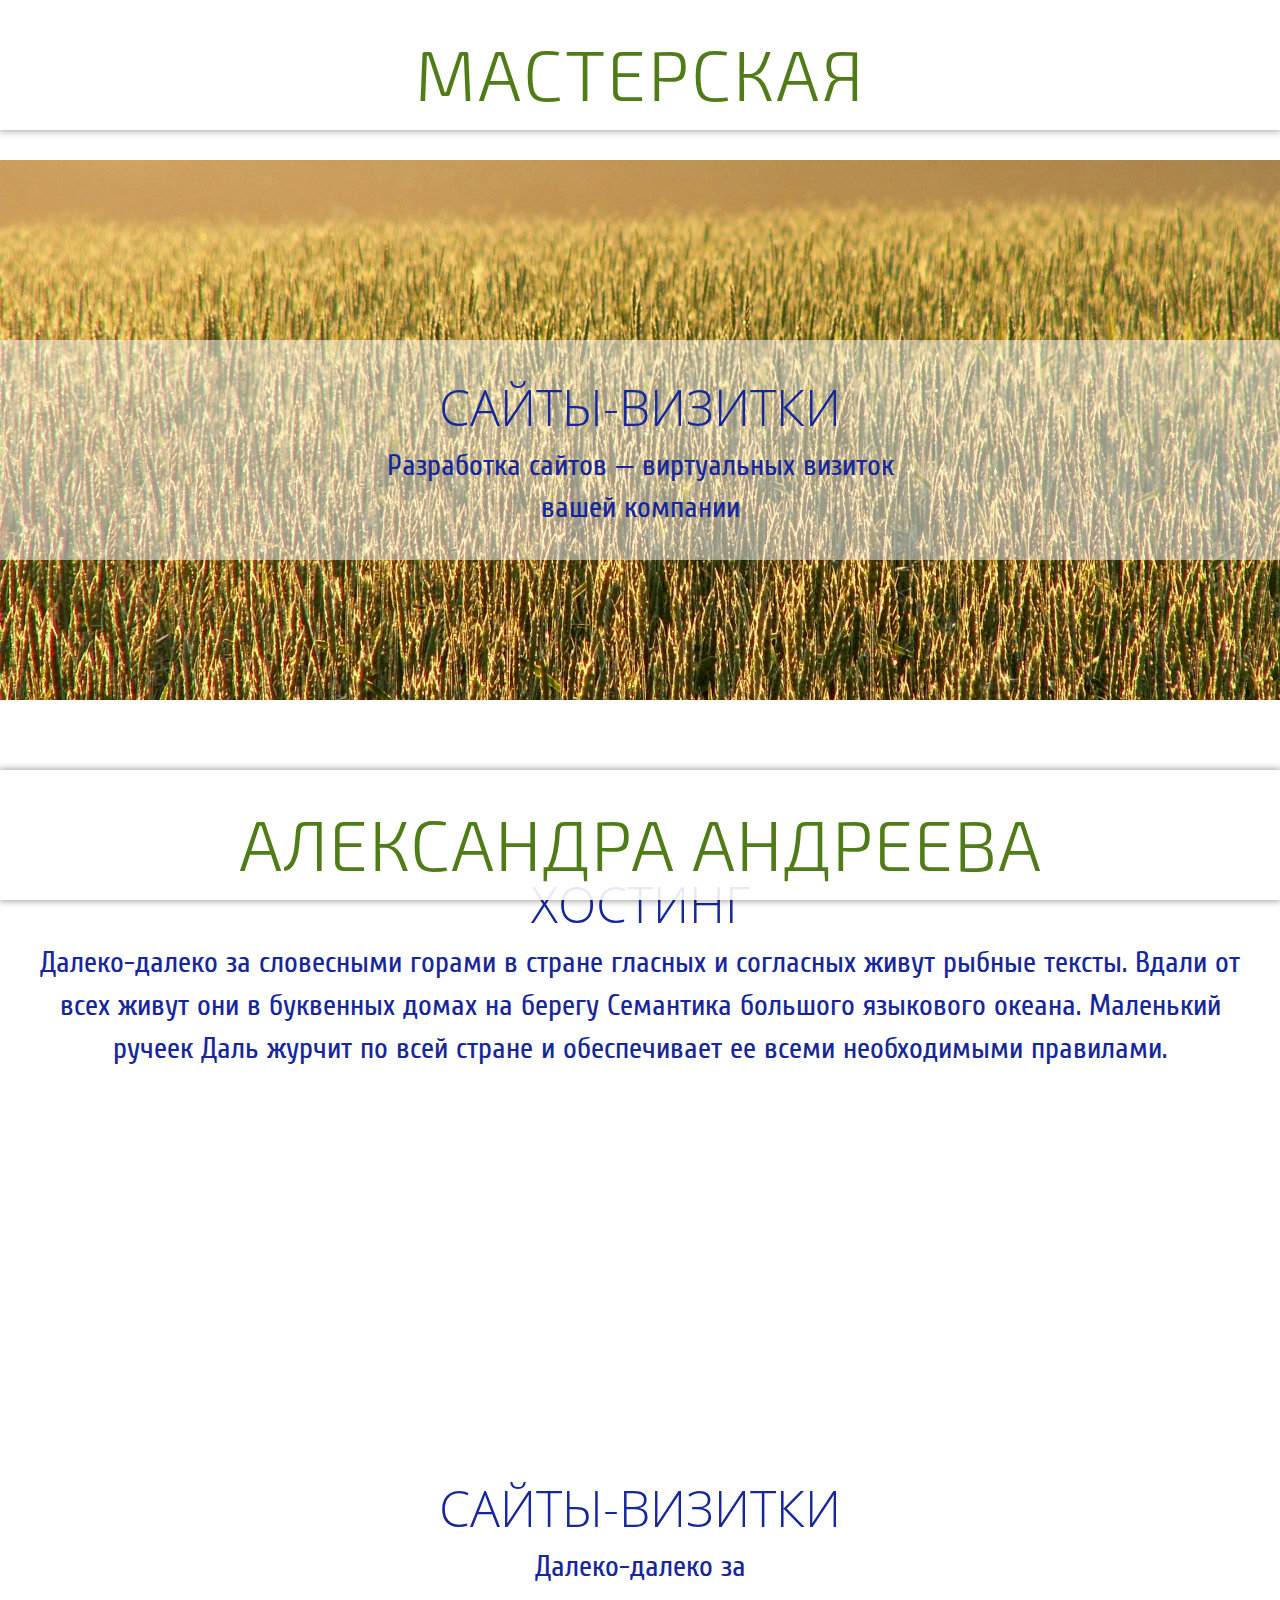
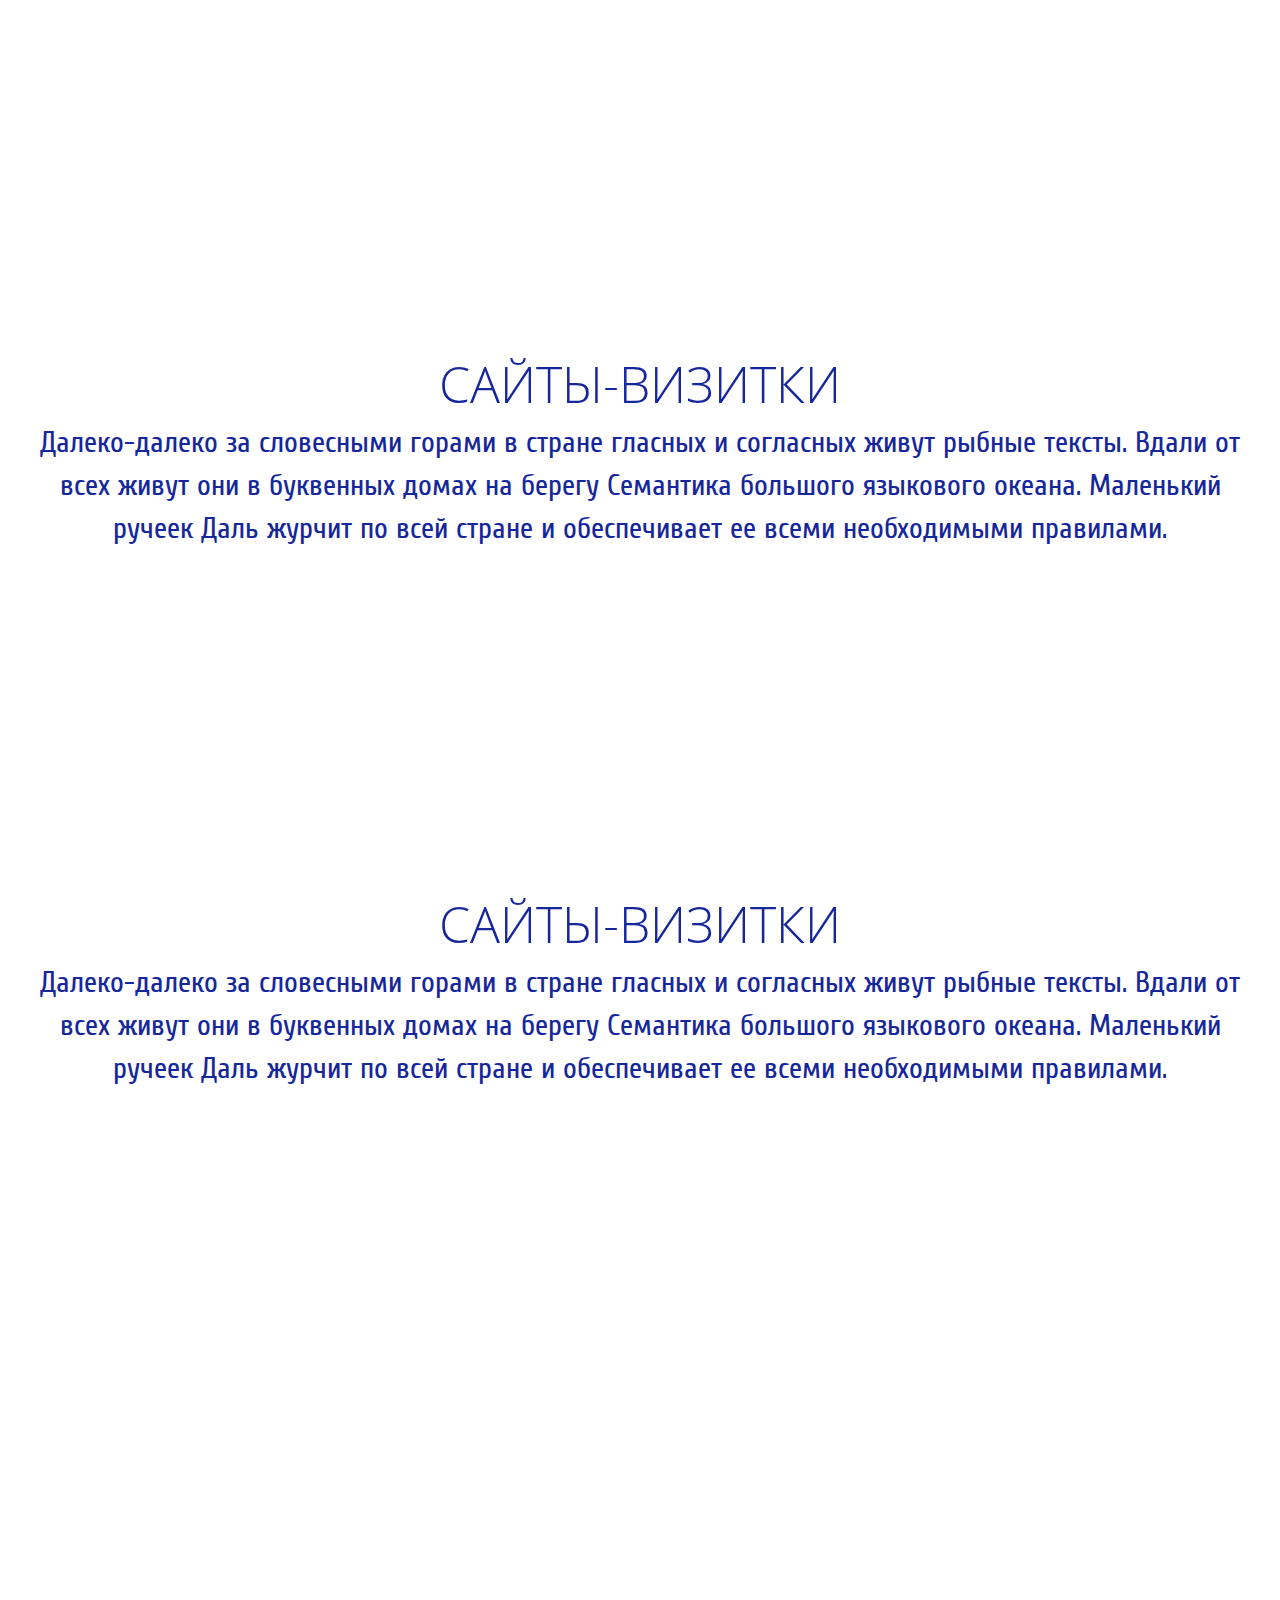
==== public_html/index.html @ df7a1a43 "06072015" ====
<!DOCTYPE html>
<html>
    <head>
        <title>&alpha;&lambda;&epsilon;&phi;</title>
        <meta charset="UTF-8">
        <meta name="viewport" content="width=device-width, initial-scale=1.0">
        <link href="./css/main.css" rel="stylesheet" />
        <script src="./lib/jquery-2.1.1.min.js"></script>
        <script src="./js/index.js"></script>
    </head>
    <body>
        <div class="root">
            <h1 class="header title">
                мастерская
            </h1>
            <h2 class="header name">
                Александра&nbsp;Андреева
            </h2>

            <div class="wrapper-content">
                <div class="content">
                    <div class="content-bg"></div>
                    <div class="content-item">
                        <h1 class="item-title">
                            сайты-визитки
                        </h1>
                        <p class="item-description">
                            Разработка сайтов &mdash; виртуальных визиток<br />вашей компании
                        </p>
                    </div>
                </div>
                <div class="content">
                    <div class="content-item">
                        <h1 class="item-title">
                            хостинг
                        </h1>
                        <p class="item-description">
                            Далеко-далеко за словесными горами в стране гласных и согласных живут рыбные тексты. Вдали от всех живут они в буквенных домах на берегу Семантика большого языкового океана. Маленький ручеек Даль журчит по всей стране и обеспечивает ее всеми необходимыми правилами.
                        </p>
                    </div>
                </div>
                <div class="content">
                    <div class="content-item">
                        <h1 class="item-title">
                            сайты-визитки
                        </h1>
                        <p class="item-description">
                            Далеко-далеко за
                        </p>
                    </div>
                </div>
                <div class="content">
                    <div class="content-item">
                        <h1 class="item-title">
                            сайты-визитки
                        </h1>
                        <p class="item-description">
                            Далеко-далеко за словесными горами в стране гласных и согласных живут рыбные тексты. Вдали от всех живут они в буквенных домах на берегу Семантика большого языкового океана. Маленький ручеек Даль журчит по всей стране и обеспечивает ее всеми необходимыми правилами.
                        </p>
                    </div>
                </div>
                <div class="content">
                    <div class="content-item">
                        <h1 class="item-title">
                            сайты-визитки
                        </h1>
                        <p class="item-description">
                            Далеко-далеко за словесными горами в стране гласных и согласных живут рыбные тексты. Вдали от всех живут они в буквенных домах на берегу Семантика большого языкового океана. Маленький ручеек Даль журчит по всей стране и обеспечивает ее всеми необходимыми правилами.
                        </p>
                    </div>
                </div>
            </div>
        </div>
    </body>
</html>
---- public_html/css/main.css ----
/*
To change this license header, choose License Headers in Project Properties.
To change this template file, choose Tools | Templates
and open the template in the editor.
*/
/*
    Created on : 07.11.2014, 16:23:27
    Author     : alef
*/

/*@import "bootstrap-themes.css";*/

@import "../lib/bs/css/bootstrap.min.css";
@import "../lib/bs/css/bootstrap-theme.min.css";
@import "fonts.css";
@import "gi.css";


@media screen {
    body{
        margin: 0px;
    }
    /*------------------------------------------------------------------------*/
    .wrapper,
    .page-header,
    .alef,
    .content
    {
        position: absolute;
    }
    /*------------------------------------------------------------------------*/
    .root{
        background-color: #FFF;
        height: 3840px;
        width: 100%;
    }


    /*------------------------------------------------------------------------*/
    .header{
        position: fixed;
        width: 100%;
        height: 130px;
        background-color: rgba(100%,100%,100%,0.9);
        margin: 0px;
        padding-top: 2.7%;
        text-align: center;
        text-transform: uppercase;
        font-family: 'Exo2 light','Open Sans';
        font-weight: lighter;
        color: #507C18;
        transform: rotate(0deg);
        z-index: 1000;
        box-shadow: 0px 0px 7px 1px rgba(0,0,0,0.38);
    }
    .title{
        /*border-bottom: solid #555 1px;*/
        font-size: 70px;
        letter-spacing: 2px;
        top: 0px;
    }
    .name{
        /*border-top: solid #555 1px;*/
        font-size: 70px;
        letter-spacing: 1px;
        bottom: 0px;
    }
    /*------------------------------------------------------------------------*/
    .alef{
        right: 62%;
        top: 10px;
        width: 320px;
        height: 320px;
        margin: 0px;
        padding-top: 120px;
        letter-spacing: 3px;
        font-size: 30px;
        text-align: center;
        background-color: rgba(23, 2, 67, 1);
        color: #FEEB46;
        font-family: 'open sans';
    }

    /*------------------------------------------------------------------------*/
    .wrapper-content{
        position: absolute;
        height: 200px;
        top: 160px;
        left: 0px;
        right: 0px;
    }
    .content{
        position: relative;
        width: 100%;
        height: 540px;
        cursor: default;
        border: none;
        text-align: center;
        background-repeat: no-repeat;
        background-attachment: fixed;
        background-size: cover;
    }
    .content{
        position: relative;
        width: 100%;
        height: 540px;
        cursor: default;
        border: none;
        text-align: center;
        background-repeat: no-repeat;
        background-attachment: fixed;
        background-size: cover;
    }
    .content-item{
        position: absolute;
        margin: 0px;
        padding: 0px;
        height: auto;
        width: 100%;
        padding: 20px;
        /*box-sizing: content-box;*/
        color: rgb(22, 39, 155);
        background-color: rgba(255,255,255,0.5);
    }

    .content:nth-child(1){
        background-image: url(../pic/pict3930_high_contrast.jpg);
    }

    .content:nth-child(3){
        background-image: url(../pic/pict4019.jpg);
    }
    .content:nth-child(5){
        background-image: url(../pic/pict4271.jpg);
    }

    .item-title{
        text-transform: uppercase;
        font-family: 'Open Sans Light', 'Open Sans','Cuprum';
        font-size: 50px;
        font-weight: normal;
    }
    .item-description{
        font-size: 30px;
        font-family: 'Cuprum','PT Serif';
    }
}
@media screen and (max-width: 860px){
    .alef{
        left: 0px;
        top: 0px;
        width: 100%;
        height: 100px;
        padding-top: 20px;
        font-size: 30px;
        text-align: center;
        background-color: rgba(23, 2, 67, 1);
    }
    .page-header{
        left: 0px;
        width: 100%;
        top: 100px;
    }
}
/*@media screen and (max-width: 600px){

}
@media screen and (max-width: 480px){

}
@media screen and (max-width: 320px){

}*/
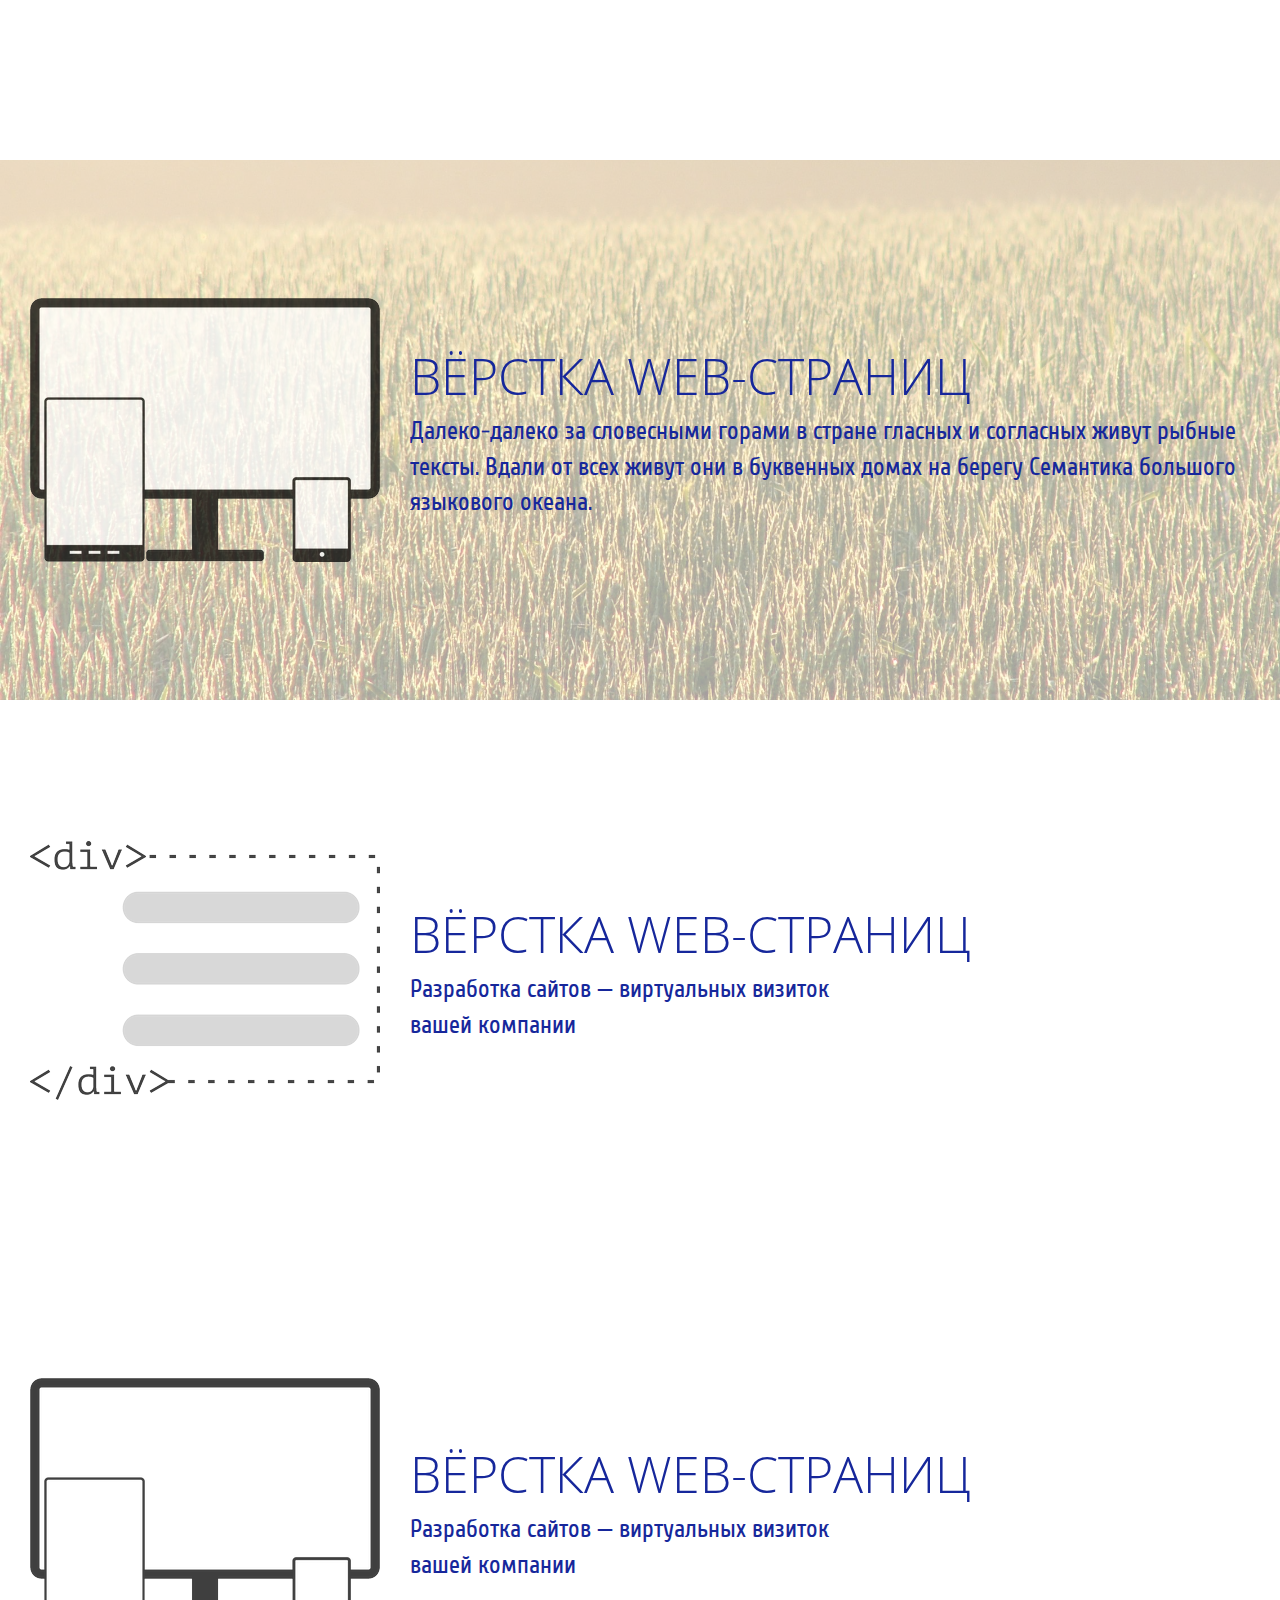
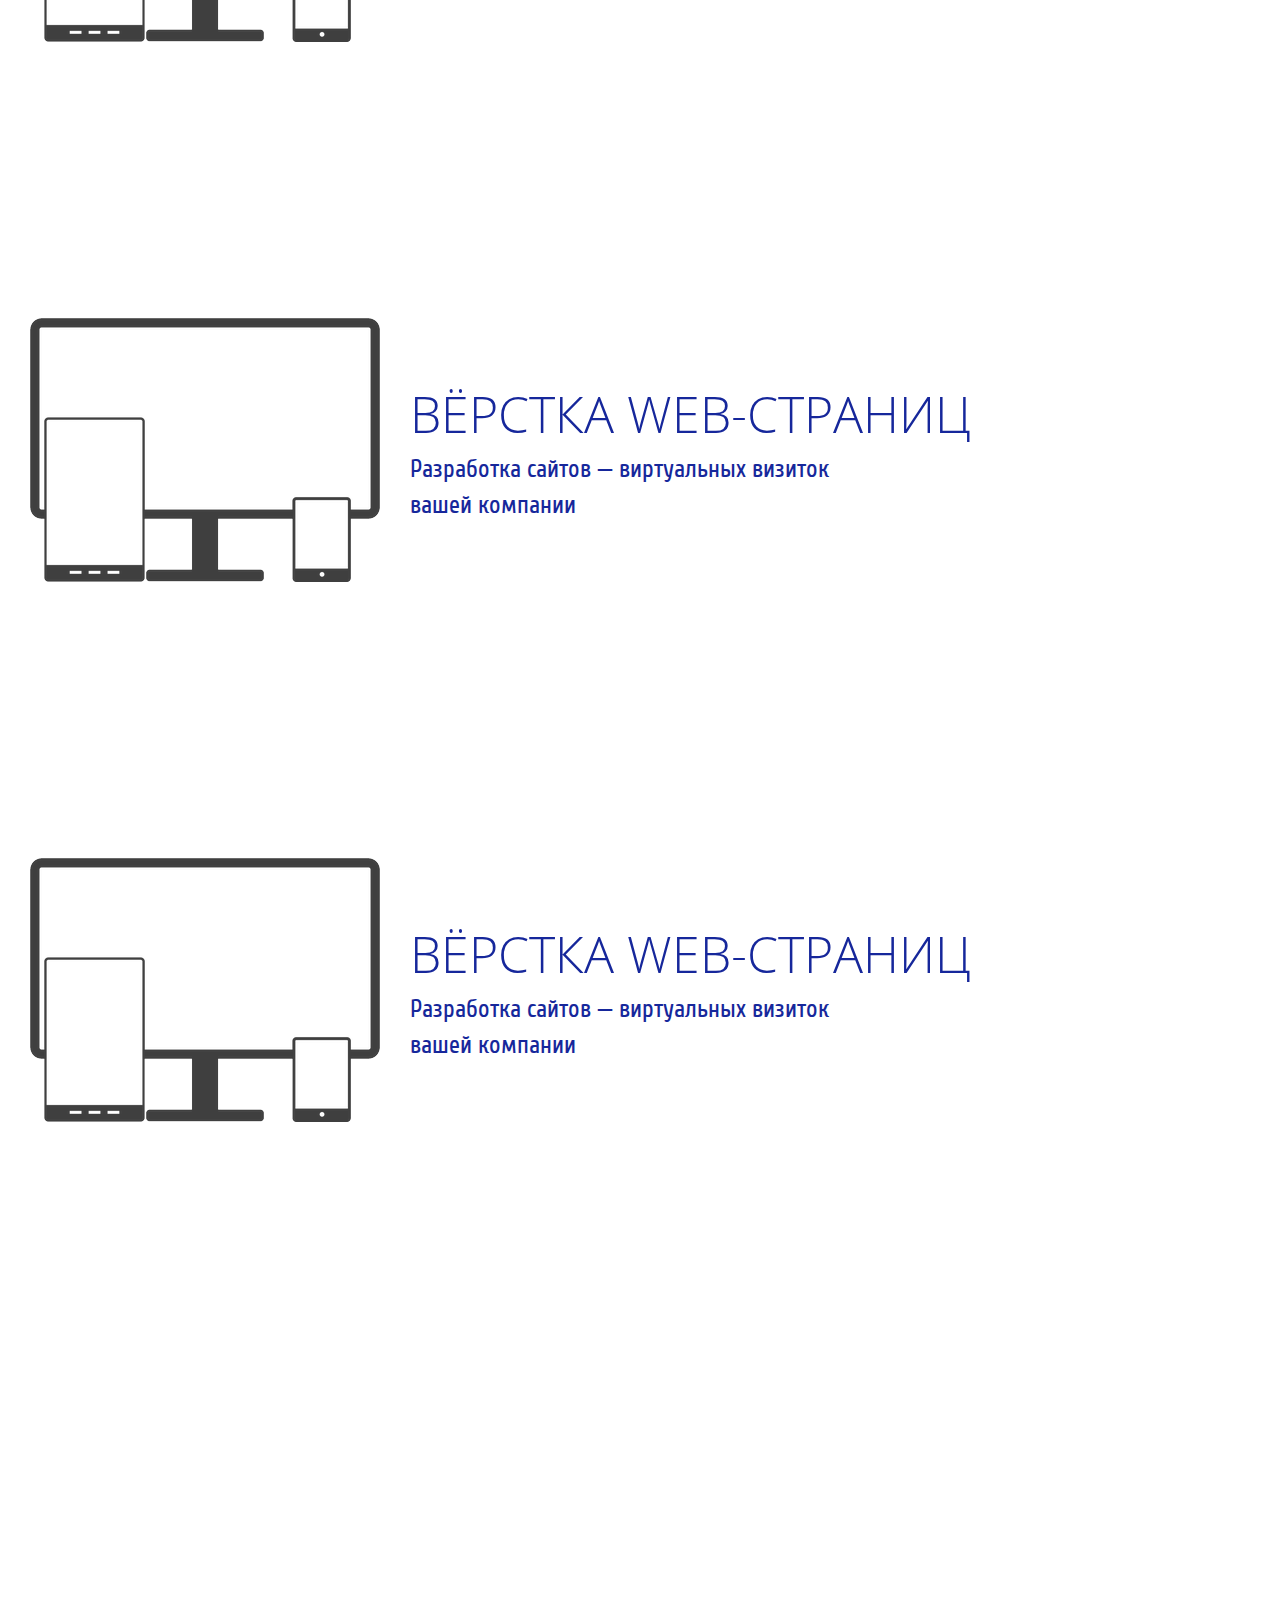
==== commit 9d3af1e1: "Монолитный заголовок. Добавлены новые картинки и шрифты" ====
--- a/public_html/index.html
+++ b/public_html/index.html
@@ -16,57 +16,105 @@
             <h2 class="header name">
                 Александра&nbsp;Андреева
             </h2>
-
             <div class="wrapper-content">
                 <div class="content">
                     <div class="content-bg"></div>
                     <div class="content-item">
-                        <h1 class="item-title">
-                            сайты-визитки
-                        </h1>
-                        <p class="item-description">
-                            Разработка сайтов &mdash; виртуальных визиток<br />вашей компании
-                        </p>
+                        <table>
+                            <tr>
+                                <td>
+                                    <img class="content-ico" src="pic/adaptive-350.png" style="opacity: 0.75" />
+                                </td>
+                                <td>
+                                    <h1 class="item-title">
+                                        Вёрстка web-страниц
+                                    </h1>
+                                    <p class="item-description">
+                                        Далеко-далеко за словесными горами в стране гласных и согласных живут рыбные тексты. Вдали от всех живут они в буквенных домах на берегу Семантика большого языкового океана.
+                                    </p>
+                                </td>
+                            </tr>
+                        </table>
                     </div>
                 </div>
                 <div class="content">
+                    <div class="content-bg"></div>
                     <div class="content-item">
-                        <h1 class="item-title">
-                            хостинг
-                        </h1>
-                        <p class="item-description">
-                            Далеко-далеко за словесными горами в стране гласных и согласных живут рыбные тексты. Вдали от всех живут они в буквенных домах на берегу Семантика большого языкового океана. Маленький ручеек Даль журчит по всей стране и обеспечивает ее всеми необходимыми правилами.
-                        </p>
+                        <table>
+                            <tr>
+                                <td>
+                                    <img class="content-ico" src="pic/makeup-350.png" style="opacity: 0.75" />
+                                </td>
+                                <td>
+                                    <h1 class="item-title">
+                                        Вёрстка web-страниц
+                                    </h1>
+                                    <p class="item-description">
+                                        Разработка сайтов &mdash; виртуальных визиток<br />вашей компании
+                                    </p>
+                                </td>
+                            </tr>
+                        </table>
                     </div>
                 </div>
                 <div class="content">
+                    <div class="content-bg"></div>
                     <div class="content-item">
-                        <h1 class="item-title">
-                            сайты-визитки
-                        </h1>
-                        <p class="item-description">
-                            Далеко-далеко за
-                        </p>
+                        <table>
+                            <tr>
+                                <td>
+                                    <img class="content-ico" src="pic/adaptive-350.png" />
+                                </td>
+                                <td>
+                                    <h1 class="item-title">
+                                        Вёрстка web-страниц
+                                    </h1>
+                                    <p class="item-description">
+                                        Разработка сайтов &mdash; виртуальных визиток<br />вашей компании
+                                    </p>
+                                </td>
+                            </tr>
+                        </table>
                     </div>
                 </div>
                 <div class="content">
+                    <div class="content-bg"></div>
                     <div class="content-item">
-                        <h1 class="item-title">
-                            сайты-визитки
-                        </h1>
-                        <p class="item-description">
-                            Далеко-далеко за словесными горами в стране гласных и согласных живут рыбные тексты. Вдали от всех живут они в буквенных домах на берегу Семантика большого языкового океана. Маленький ручеек Даль журчит по всей стране и обеспечивает ее всеми необходимыми правилами.
-                        </p>
+                        <table>
+                            <tr>
+                                <td>
+                                    <img class="content-ico" src="pic/adaptive-350.png" />
+                                </td>
+                                <td>
+                                    <h1 class="item-title">
+                                        Вёрстка web-страниц
+                                    </h1>
+                                    <p class="item-description">
+                                        Разработка сайтов &mdash; виртуальных визиток<br />вашей компании
+                                    </p>
+                                </td>
+                            </tr>
+                        </table>
                     </div>
                 </div>
                 <div class="content">
+                    <div class="content-bg"></div>
                     <div class="content-item">
-                        <h1 class="item-title">
-                            сайты-визитки
-                        </h1>
-                        <p class="item-description">
-                            Далеко-далеко за словесными горами в стране гласных и согласных живут рыбные тексты. Вдали от всех живут они в буквенных домах на берегу Семантика большого языкового океана. Маленький ручеек Даль журчит по всей стране и обеспечивает ее всеми необходимыми правилами.
-                        </p>
+                        <table>
+                            <tr>
+                                <td>
+                                    <img class="content-ico" src="pic/adaptive-350.png" />
+                                </td>
+                                <td>
+                                    <h1 class="item-title">
+                                        Вёрстка web-страниц
+                                    </h1>
+                                    <p class="item-description">
+                                        Разработка сайтов &mdash; виртуальных визиток<br />вашей компании
+                                    </p>
+                                </td>
+                            </tr>
+                        </table>
                     </div>
                 </div>
             </div>
--- a/public_html/css/main.css
+++ b/public_html/css/main.css
@@ -38,6 +38,7 @@
 
     /*------------------------------------------------------------------------*/
     .header{
+        display: none;
         position: fixed;
         width: 100%;
         height: 130px;
@@ -95,7 +96,6 @@
         height: 540px;
         cursor: default;
         border: none;
-        text-align: center;
         background-repeat: no-repeat;
         background-attachment: fixed;
         background-size: cover;
@@ -106,10 +106,22 @@
         height: 540px;
         cursor: default;
         border: none;
-        text-align: center;
         background-repeat: no-repeat;
         background-attachment: fixed;
         background-size: cover;
+    }
+    .content-bg{
+        position: absolute;
+        margin: 0px;
+        padding: 0px;
+        height: 100%;
+        width: 100%;
+        /*background-color: rgba(221, 231, 233, 0.62)*/
+        background-color: rgba(255, 255, 255, 0.62)
+    }
+    .content-ico{
+        opacity: 0.75;
+        text-align: center
     }
     .content-item{
         position: absolute;
@@ -117,23 +129,26 @@
         padding: 0px;
         height: auto;
         width: 100%;
-        padding: 20px;
-        /*box-sizing: content-box;*/
         color: rgb(22, 39, 155);
-        background-color: rgba(255,255,255,0.5);
+        background-color: transparent;
     }
-
+    .content-item > table{
+        width: 100%;
+        /*border: 1px solid #000;*/
+    }
+    .content-item > table td:nth-child(2n+1){
+        width: 32%;
+        text-align: center;
+    }
     .content:nth-child(1){
         background-image: url(../pic/pict3930_high_contrast.jpg);
     }
-
     .content:nth-child(3){
         background-image: url(../pic/pict4019.jpg);
     }
     .content:nth-child(5){
         background-image: url(../pic/pict4271.jpg);
     }
-
     .item-title{
         text-transform: uppercase;
         font-family: 'Open Sans Light', 'Open Sans','Cuprum';
@@ -141,8 +156,12 @@
         font-weight: normal;
     }
     .item-description{
-        font-size: 30px;
-        font-family: 'Cuprum','PT Serif';
+        font-size: 25px;
+        /*font-family: 'Noto Serif';*/
+        font-family: 'Cuprum';
+        /*font-family: 'PT Serif';*/
+        /*font-family: 'Open Sans';*/
+        /*font-family: 'Playfair Display';*/
     }
 }
 @media screen and (max-width: 860px){
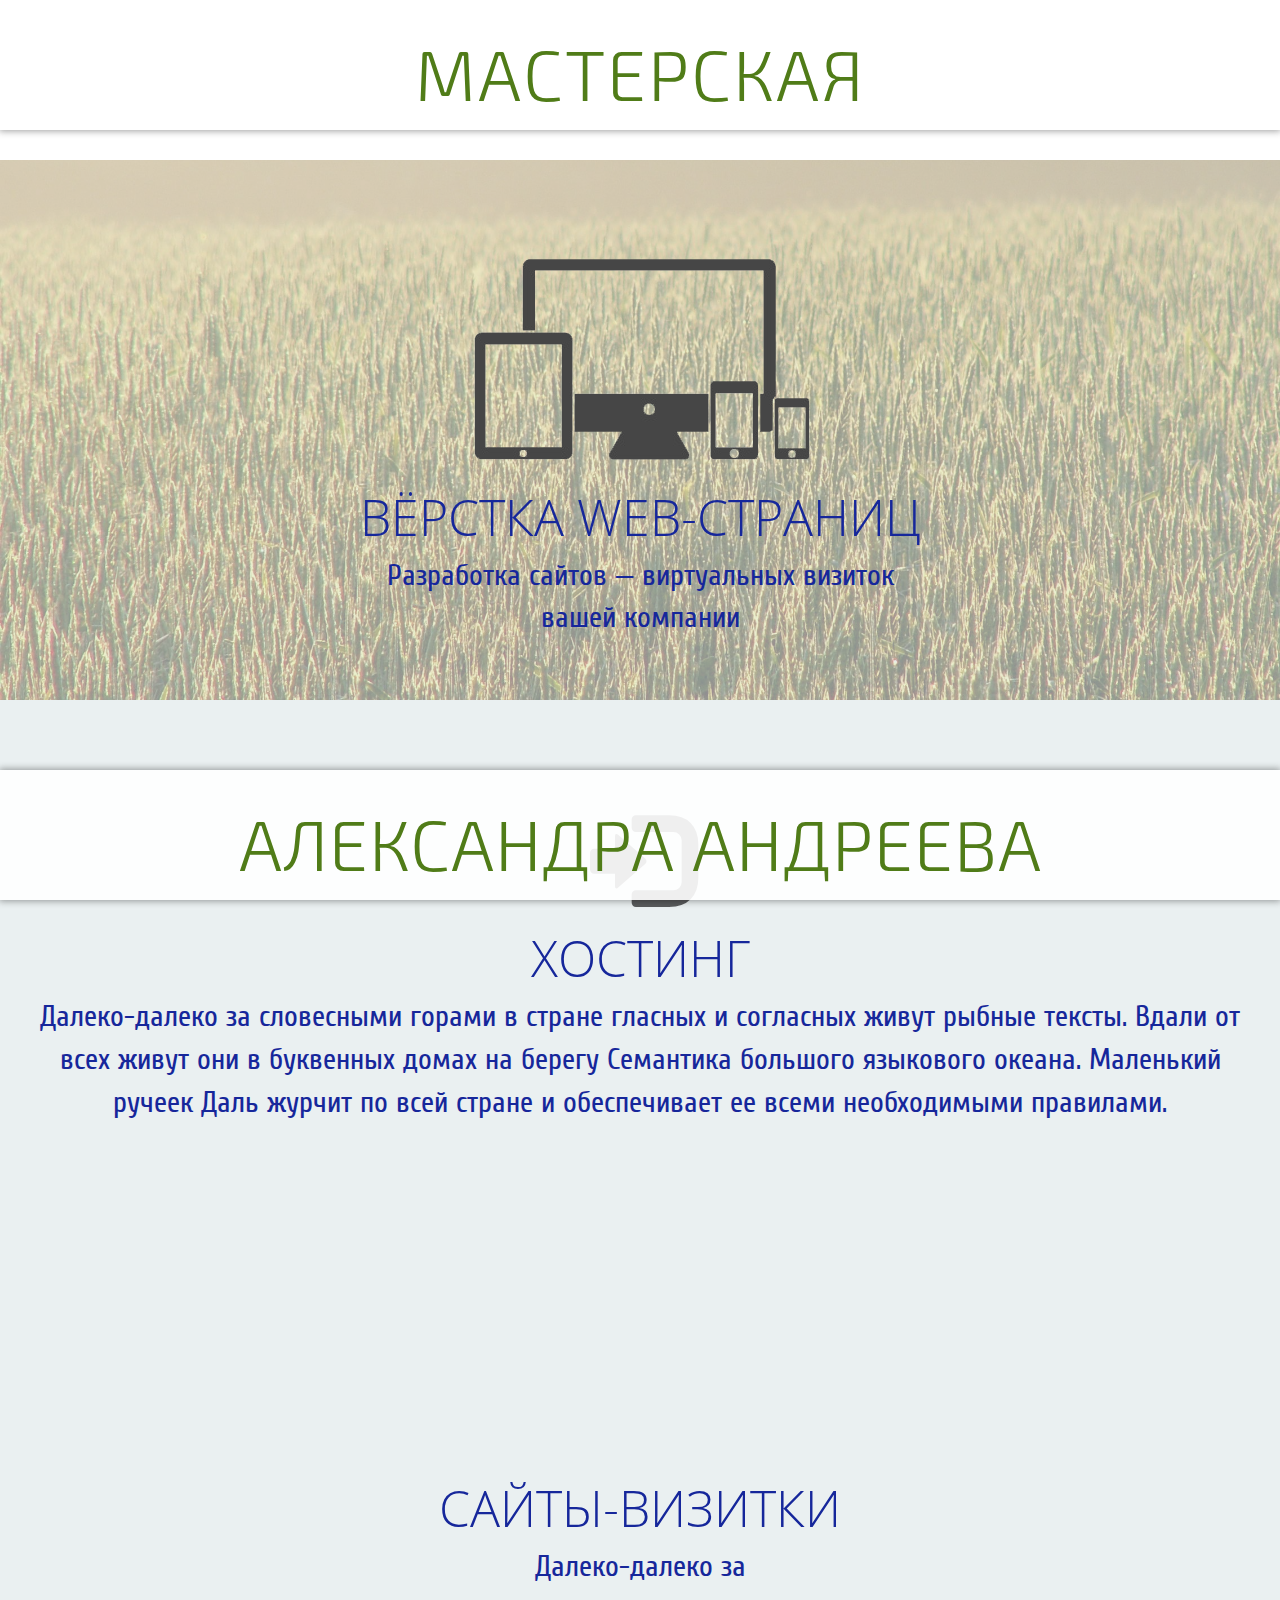
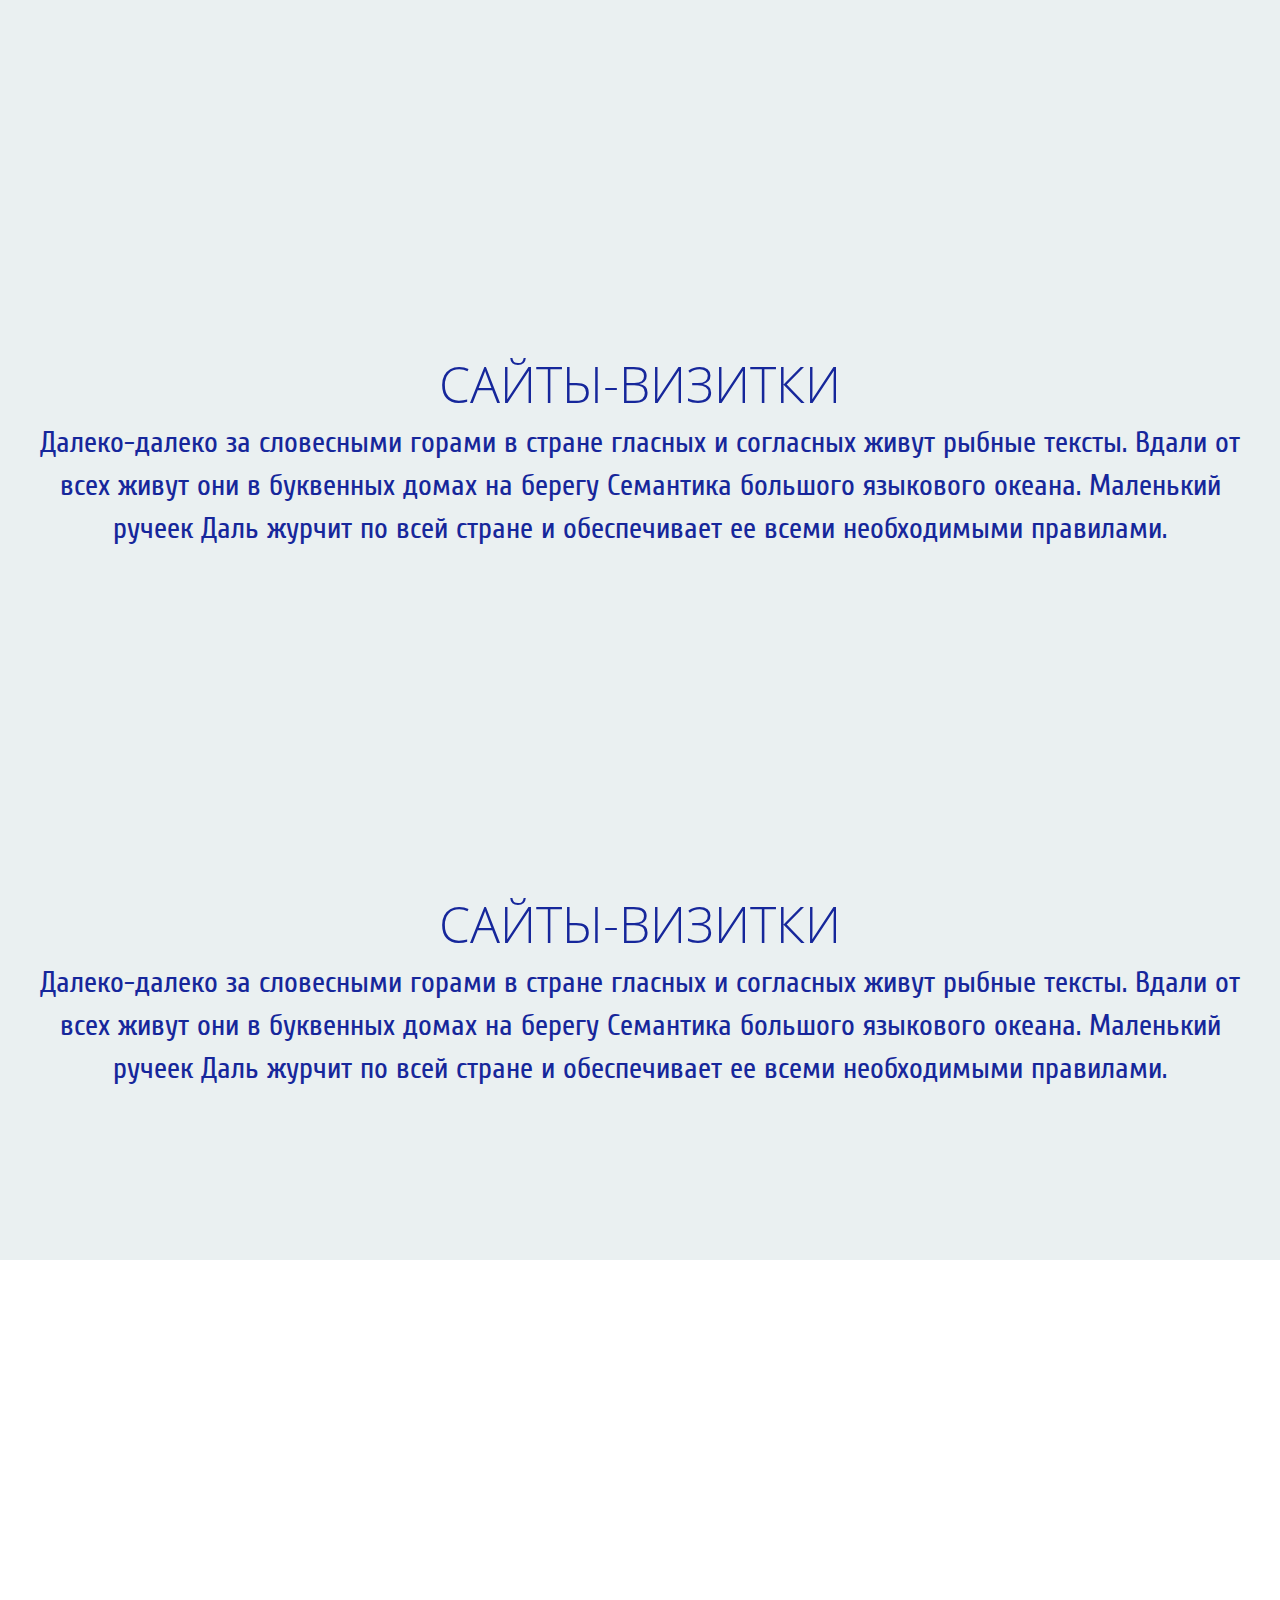
==== commit 5b2a0786: "08072015" ====
--- a/public_html/index.html
+++ b/public_html/index.html
@@ -16,108 +16,68 @@
             <h2 class="header name">
                 Александра&nbsp;Андреева
             </h2>
+
             <div class="wrapper-content">
                 <div class="content">
                     <div class="content-bg"></div>
                     <div class="content-item">
-                        <table>
-                            <tr>
-                                <td>
-                                    <img class="content-ico" src="pic/adaptive-350.png" style="opacity: 0.75" />
-                                </td>
-                                <td>
-                                    <h1 class="item-title">
-                                        Вёрстка web-страниц
-                                    </h1>
-                                    <p class="item-description">
-                                        Далеко-далеко за словесными горами в стране гласных и согласных живут рыбные тексты. Вдали от всех живут они в буквенных домах на берегу Семантика большого языкового океана.
-                                    </p>
-                                </td>
-                            </tr>
-                        </table>
+                        <img src="pic/reponsive grid.png" />
+                        <h1 class="item-title">
+                            Вёрстка web-страниц
+                        </h1>
+                        <p class="item-description">
+                            Разработка сайтов &mdash; виртуальных визиток<br />вашей компании
+                        </p>
                     </div>
                 </div>
                 <div class="content">
                     <div class="content-bg"></div>
                     <div class="content-item">
-                        <table>
-                            <tr>
-                                <td>
-                                    <img class="content-ico" src="pic/makeup-350.png" style="opacity: 0.75" />
-                                </td>
-                                <td>
-                                    <h1 class="item-title">
-                                        Вёрстка web-страниц
-                                    </h1>
-                                    <p class="item-description">
-                                        Разработка сайтов &mdash; виртуальных визиток<br />вашей компании
-                                    </p>
-                                </td>
-                            </tr>
-                        </table>
+                        <div>
+                            <span class="glyphicon glyphicon-log-in" style="font-size: 100px; color: rgba(0,0,0,0.62)"></span>
+                        </div>
+                        <h1 class="item-title">
+                            хостинг
+                        </h1>
+                        <p class="item-description">
+                            Далеко-далеко за словесными горами в стране гласных и согласных живут рыбные тексты. Вдали от всех живут они в буквенных домах на берегу Семантика большого языкового океана. Маленький ручеек Даль журчит по всей стране и обеспечивает ее всеми необходимыми правилами.
+                        </p>
                     </div>
                 </div>
                 <div class="content">
                     <div class="content-bg"></div>
                     <div class="content-item">
-                        <table>
-                            <tr>
-                                <td>
-                                    <img class="content-ico" src="pic/adaptive-350.png" />
-                                </td>
-                                <td>
-                                    <h1 class="item-title">
-                                        Вёрстка web-страниц
-                                    </h1>
-                                    <p class="item-description">
-                                        Разработка сайтов &mdash; виртуальных визиток<br />вашей компании
-                                    </p>
-                                </td>
-                            </tr>
-                        </table>
+                        <h1 class="item-title">
+                            сайты-визитки
+                        </h1>
+                        <p class="item-description">
+                            Далеко-далеко за
+                        </p>
                     </div>
                 </div>
                 <div class="content">
                     <div class="content-bg"></div>
                     <div class="content-item">
-                        <table>
-                            <tr>
-                                <td>
-                                    <img class="content-ico" src="pic/adaptive-350.png" />
-                                </td>
-                                <td>
-                                    <h1 class="item-title">
-                                        Вёрстка web-страниц
-                                    </h1>
-                                    <p class="item-description">
-                                        Разработка сайтов &mdash; виртуальных визиток<br />вашей компании
-                                    </p>
-                                </td>
-                            </tr>
-                        </table>
+                        <h1 class="item-title">
+                            сайты-визитки
+                        </h1>
+                        <p class="item-description">
+                            Далеко-далеко за словесными горами в стране гласных и согласных живут рыбные тексты. Вдали от всех живут они в буквенных домах на берегу Семантика большого языкового океана. Маленький ручеек Даль журчит по всей стране и обеспечивает ее всеми необходимыми правилами.
+                        </p>
                     </div>
                 </div>
                 <div class="content">
                     <div class="content-bg"></div>
                     <div class="content-item">
-                        <table>
-                            <tr>
-                                <td>
-                                    <img class="content-ico" src="pic/adaptive-350.png" />
-                                </td>
-                                <td>
-                                    <h1 class="item-title">
-                                        Вёрстка web-страниц
-                                    </h1>
-                                    <p class="item-description">
-                                        Разработка сайтов &mdash; виртуальных визиток<br />вашей компании
-                                    </p>
-                                </td>
-                            </tr>
-                        </table>
+                        <h1 class="item-title">
+                            сайты-визитки
+                        </h1>
+                        <p class="item-description">
+                            Далеко-далеко за словесными горами в стране гласных и согласных живут рыбные тексты. Вдали от всех живут они в буквенных домах на берегу Семантика большого языкового океана. Маленький ручеек Даль журчит по всей стране и обеспечивает ее всеми необходимыми правилами.
+                        </p>
                     </div>
                 </div>
             </div>
         </div>
     </body>
-</html>+</html>
--- a/public_html/css/main.css
+++ b/public_html/css/main.css
@@ -38,7 +38,6 @@
 
     /*------------------------------------------------------------------------*/
     .header{
-        display: none;
         position: fixed;
         width: 100%;
         height: 130px;
@@ -96,6 +95,7 @@
         height: 540px;
         cursor: default;
         border: none;
+        text-align: center;
         background-repeat: no-repeat;
         background-attachment: fixed;
         background-size: cover;
@@ -106,6 +106,7 @@
         height: 540px;
         cursor: default;
         border: none;
+        text-align: center;
         background-repeat: no-repeat;
         background-attachment: fixed;
         background-size: cover;
@@ -116,12 +117,7 @@
         padding: 0px;
         height: 100%;
         width: 100%;
-        /*background-color: rgba(221, 231, 233, 0.62)*/
-        background-color: rgba(255, 255, 255, 0.62)
-    }
-    .content-ico{
-        opacity: 0.75;
-        text-align: center
+        background-color: rgba(221, 231, 233, 0.62)
     }
     .content-item{
         position: absolute;
@@ -129,26 +125,22 @@
         padding: 0px;
         height: auto;
         width: 100%;
+        padding: 20px;
         color: rgb(22, 39, 155);
         background-color: transparent;
     }
-    .content-item > table{
-        width: 100%;
-        /*border: 1px solid #000;*/
-    }
-    .content-item > table td:nth-child(2n+1){
-        width: 32%;
-        text-align: center;
-    }
+
     .content:nth-child(1){
         background-image: url(../pic/pict3930_high_contrast.jpg);
     }
+
     .content:nth-child(3){
         background-image: url(../pic/pict4019.jpg);
     }
     .content:nth-child(5){
         background-image: url(../pic/pict4271.jpg);
     }
+
     .item-title{
         text-transform: uppercase;
         font-family: 'Open Sans Light', 'Open Sans','Cuprum';
@@ -156,12 +148,8 @@
         font-weight: normal;
     }
     .item-description{
-        font-size: 25px;
-        /*font-family: 'Noto Serif';*/
-        font-family: 'Cuprum';
-        /*font-family: 'PT Serif';*/
-        /*font-family: 'Open Sans';*/
-        /*font-family: 'Playfair Display';*/
+        font-size: 30px;
+        font-family: 'Cuprum','PT Serif';
     }
 }
 @media screen and (max-width: 860px){
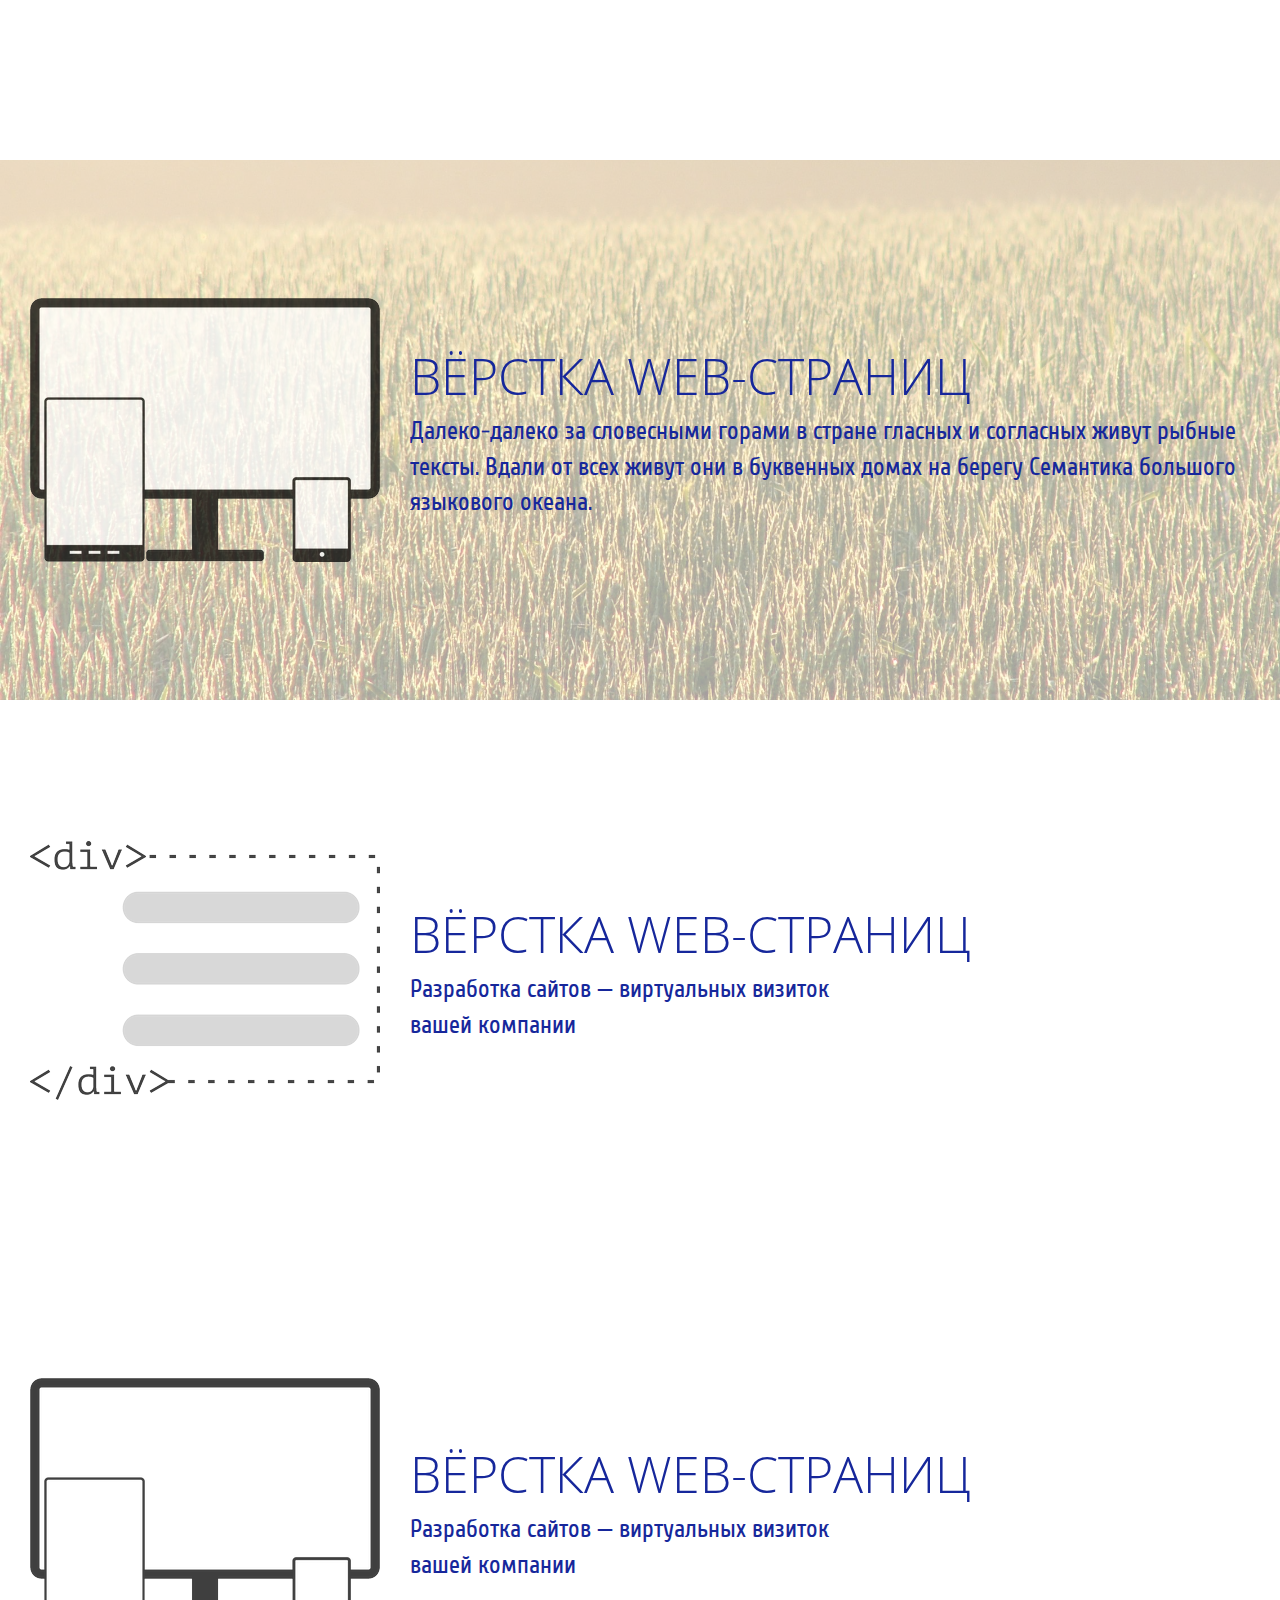
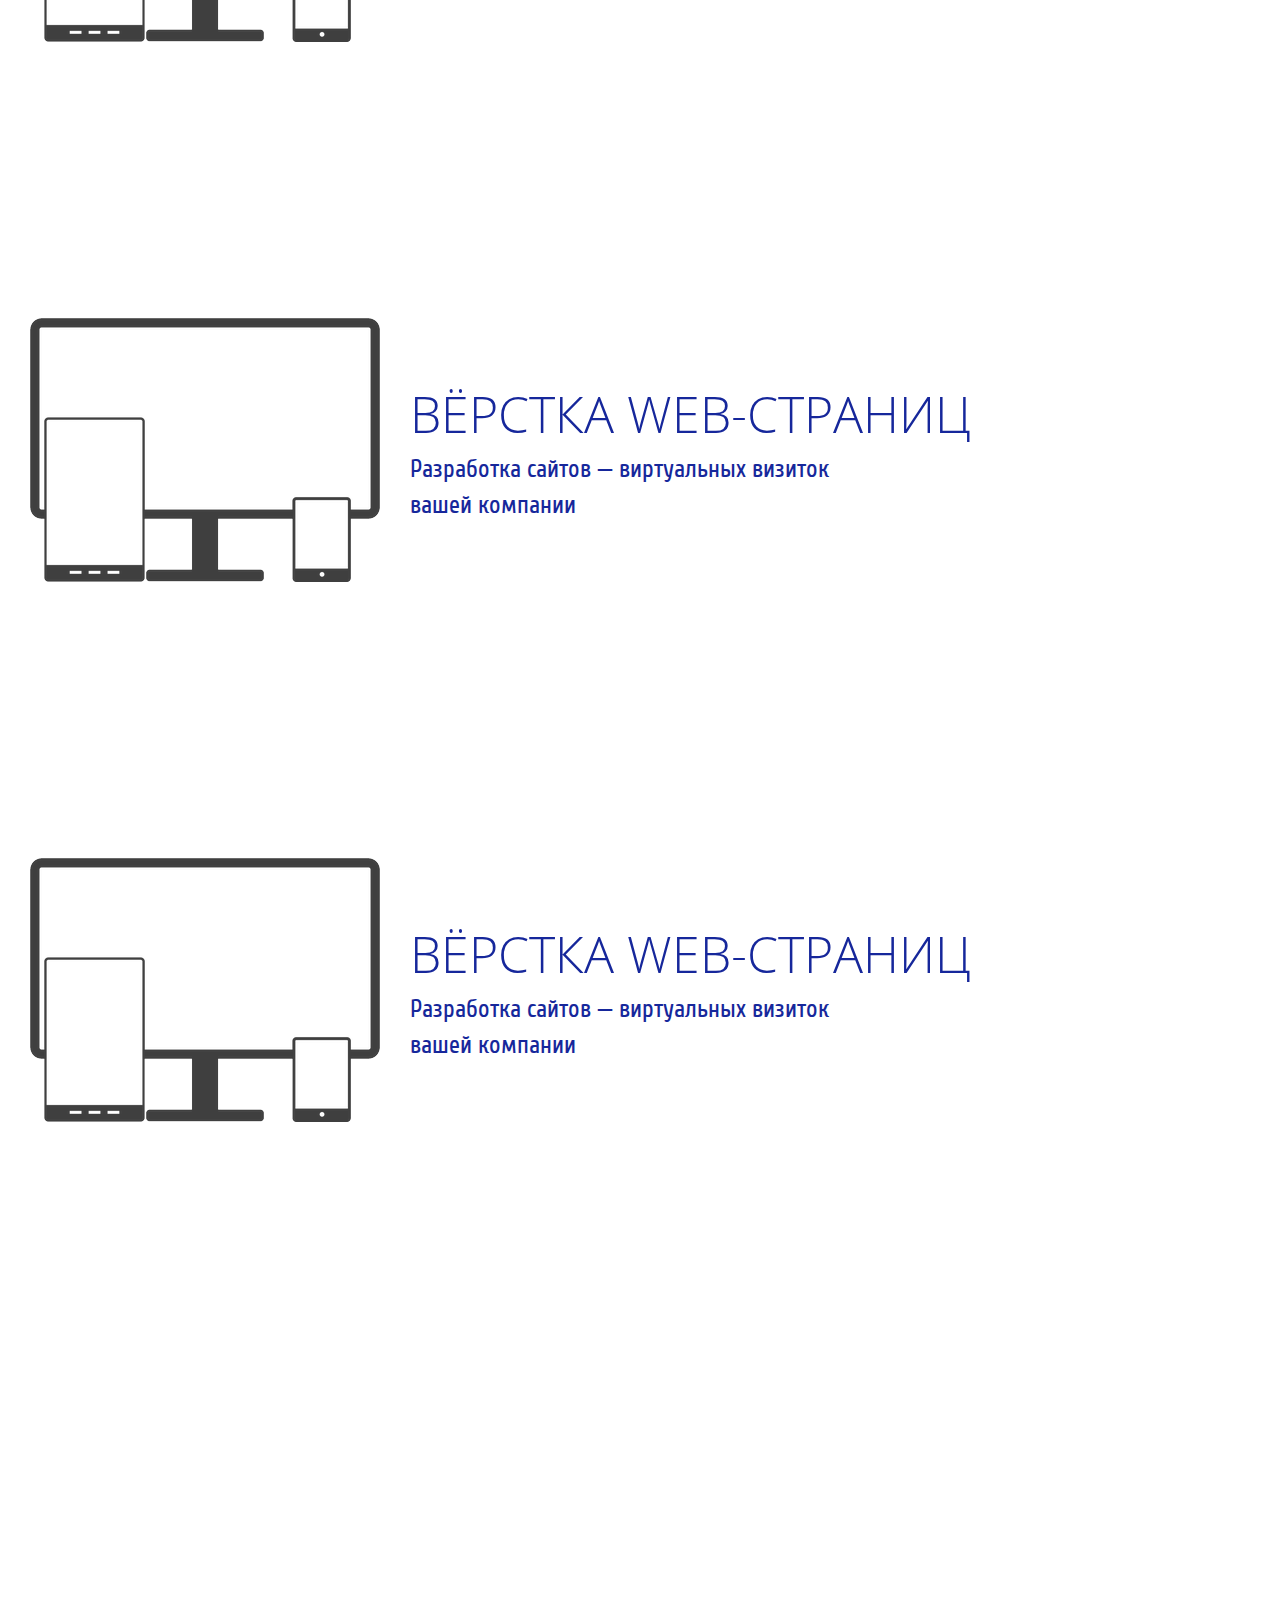
==== commit 1979de0d: "Merge alef2header/alef2header into alef2header" ====
--- a/public_html/index.html
+++ b/public_html/index.html
@@ -16,65 +16,105 @@
             <h2 class="header name">
                 Александра&nbsp;Андреева
             </h2>
-
             <div class="wrapper-content">
                 <div class="content">
                     <div class="content-bg"></div>
                     <div class="content-item">
-                        <img src="pic/reponsive grid.png" />
-                        <h1 class="item-title">
-                            Вёрстка web-страниц
-                        </h1>
-                        <p class="item-description">
-                            Разработка сайтов &mdash; виртуальных визиток<br />вашей компании
-                        </p>
+                        <table>
+                            <tr>
+                                <td>
+                                    <img class="content-ico" src="pic/adaptive-350.png" style="opacity: 0.75" />
+                                </td>
+                                <td>
+                                    <h1 class="item-title">
+                                        Вёрстка web-страниц
+                                    </h1>
+                                    <p class="item-description">
+                                        Далеко-далеко за словесными горами в стране гласных и согласных живут рыбные тексты. Вдали от всех живут они в буквенных домах на берегу Семантика большого языкового океана.
+                                    </p>
+                                </td>
+                            </tr>
+                        </table>
                     </div>
                 </div>
                 <div class="content">
                     <div class="content-bg"></div>
                     <div class="content-item">
-                        <div>
-                            <span class="glyphicon glyphicon-log-in" style="font-size: 100px; color: rgba(0,0,0,0.62)"></span>
-                        </div>
-                        <h1 class="item-title">
-                            хостинг
-                        </h1>
-                        <p class="item-description">
-                            Далеко-далеко за словесными горами в стране гласных и согласных живут рыбные тексты. Вдали от всех живут они в буквенных домах на берегу Семантика большого языкового океана. Маленький ручеек Даль журчит по всей стране и обеспечивает ее всеми необходимыми правилами.
-                        </p>
+                        <table>
+                            <tr>
+                                <td>
+                                    <img class="content-ico" src="pic/makeup-350.png" style="opacity: 0.75" />
+                                </td>
+                                <td>
+                                    <h1 class="item-title">
+                                        Вёрстка web-страниц
+                                    </h1>
+                                    <p class="item-description">
+                                        Разработка сайтов &mdash; виртуальных визиток<br />вашей компании
+                                    </p>
+                                </td>
+                            </tr>
+                        </table>
                     </div>
                 </div>
                 <div class="content">
                     <div class="content-bg"></div>
                     <div class="content-item">
-                        <h1 class="item-title">
-                            сайты-визитки
-                        </h1>
-                        <p class="item-description">
-                            Далеко-далеко за
-                        </p>
+                        <table>
+                            <tr>
+                                <td>
+                                    <img class="content-ico" src="pic/adaptive-350.png" />
+                                </td>
+                                <td>
+                                    <h1 class="item-title">
+                                        Вёрстка web-страниц
+                                    </h1>
+                                    <p class="item-description">
+                                        Разработка сайтов &mdash; виртуальных визиток<br />вашей компании
+                                    </p>
+                                </td>
+                            </tr>
+                        </table>
                     </div>
                 </div>
                 <div class="content">
                     <div class="content-bg"></div>
                     <div class="content-item">
-                        <h1 class="item-title">
-                            сайты-визитки
-                        </h1>
-                        <p class="item-description">
-                            Далеко-далеко за словесными горами в стране гласных и согласных живут рыбные тексты. Вдали от всех живут они в буквенных домах на берегу Семантика большого языкового океана. Маленький ручеек Даль журчит по всей стране и обеспечивает ее всеми необходимыми правилами.
-                        </p>
+                        <table>
+                            <tr>
+                                <td>
+                                    <img class="content-ico" src="pic/adaptive-350.png" />
+                                </td>
+                                <td>
+                                    <h1 class="item-title">
+                                        Вёрстка web-страниц
+                                    </h1>
+                                    <p class="item-description">
+                                        Разработка сайтов &mdash; виртуальных визиток<br />вашей компании
+                                    </p>
+                                </td>
+                            </tr>
+                        </table>
                     </div>
                 </div>
                 <div class="content">
                     <div class="content-bg"></div>
                     <div class="content-item">
-                        <h1 class="item-title">
-                            сайты-визитки
-                        </h1>
-                        <p class="item-description">
-                            Далеко-далеко за словесными горами в стране гласных и согласных живут рыбные тексты. Вдали от всех живут они в буквенных домах на берегу Семантика большого языкового океана. Маленький ручеек Даль журчит по всей стране и обеспечивает ее всеми необходимыми правилами.
-                        </p>
+                        <table>
+                            <tr>
+                                <td>
+                                    <img class="content-ico" src="pic/adaptive-350.png" />
+                                </td>
+                                <td>
+                                    <h1 class="item-title">
+                                        Вёрстка web-страниц
+                                    </h1>
+                                    <p class="item-description">
+                                        Разработка сайтов &mdash; виртуальных визиток<br />вашей компании
+                                    </p>
+                                </td>
+                            </tr>
+                        </table>
                     </div>
                 </div>
             </div>
--- a/public_html/css/main.css
+++ b/public_html/css/main.css
@@ -38,6 +38,7 @@
 
     /*------------------------------------------------------------------------*/
     .header{
+        display: none;
         position: fixed;
         width: 100%;
         height: 130px;
@@ -95,7 +96,6 @@
         height: 540px;
         cursor: default;
         border: none;
-        text-align: center;
         background-repeat: no-repeat;
         background-attachment: fixed;
         background-size: cover;
@@ -106,7 +106,6 @@
         height: 540px;
         cursor: default;
         border: none;
-        text-align: center;
         background-repeat: no-repeat;
         background-attachment: fixed;
         background-size: cover;
@@ -117,7 +116,12 @@
         padding: 0px;
         height: 100%;
         width: 100%;
-        background-color: rgba(221, 231, 233, 0.62)
+        /*background-color: rgba(221, 231, 233, 0.62)*/
+        background-color: rgba(255, 255, 255, 0.62)
+    }
+    .content-ico{
+        opacity: 0.75;
+        text-align: center
     }
     .content-item{
         position: absolute;
@@ -125,22 +129,26 @@
         padding: 0px;
         height: auto;
         width: 100%;
-        padding: 20px;
         color: rgb(22, 39, 155);
         background-color: transparent;
     }
-
+    .content-item > table{
+        width: 100%;
+        /*border: 1px solid #000;*/
+    }
+    .content-item > table td:nth-child(2n+1){
+        width: 32%;
+        text-align: center;
+    }
     .content:nth-child(1){
         background-image: url(../pic/pict3930_high_contrast.jpg);
     }
-
     .content:nth-child(3){
         background-image: url(../pic/pict4019.jpg);
     }
     .content:nth-child(5){
         background-image: url(../pic/pict4271.jpg);
     }
-
     .item-title{
         text-transform: uppercase;
         font-family: 'Open Sans Light', 'Open Sans','Cuprum';
@@ -148,8 +156,12 @@
         font-weight: normal;
     }
     .item-description{
-        font-size: 30px;
-        font-family: 'Cuprum','PT Serif';
+        font-size: 25px;
+        /*font-family: 'Noto Serif';*/
+        font-family: 'Cuprum';
+        /*font-family: 'PT Serif';*/
+        /*font-family: 'Open Sans';*/
+        /*font-family: 'Playfair Display';*/
     }
 }
 @media screen and (max-width: 860px){
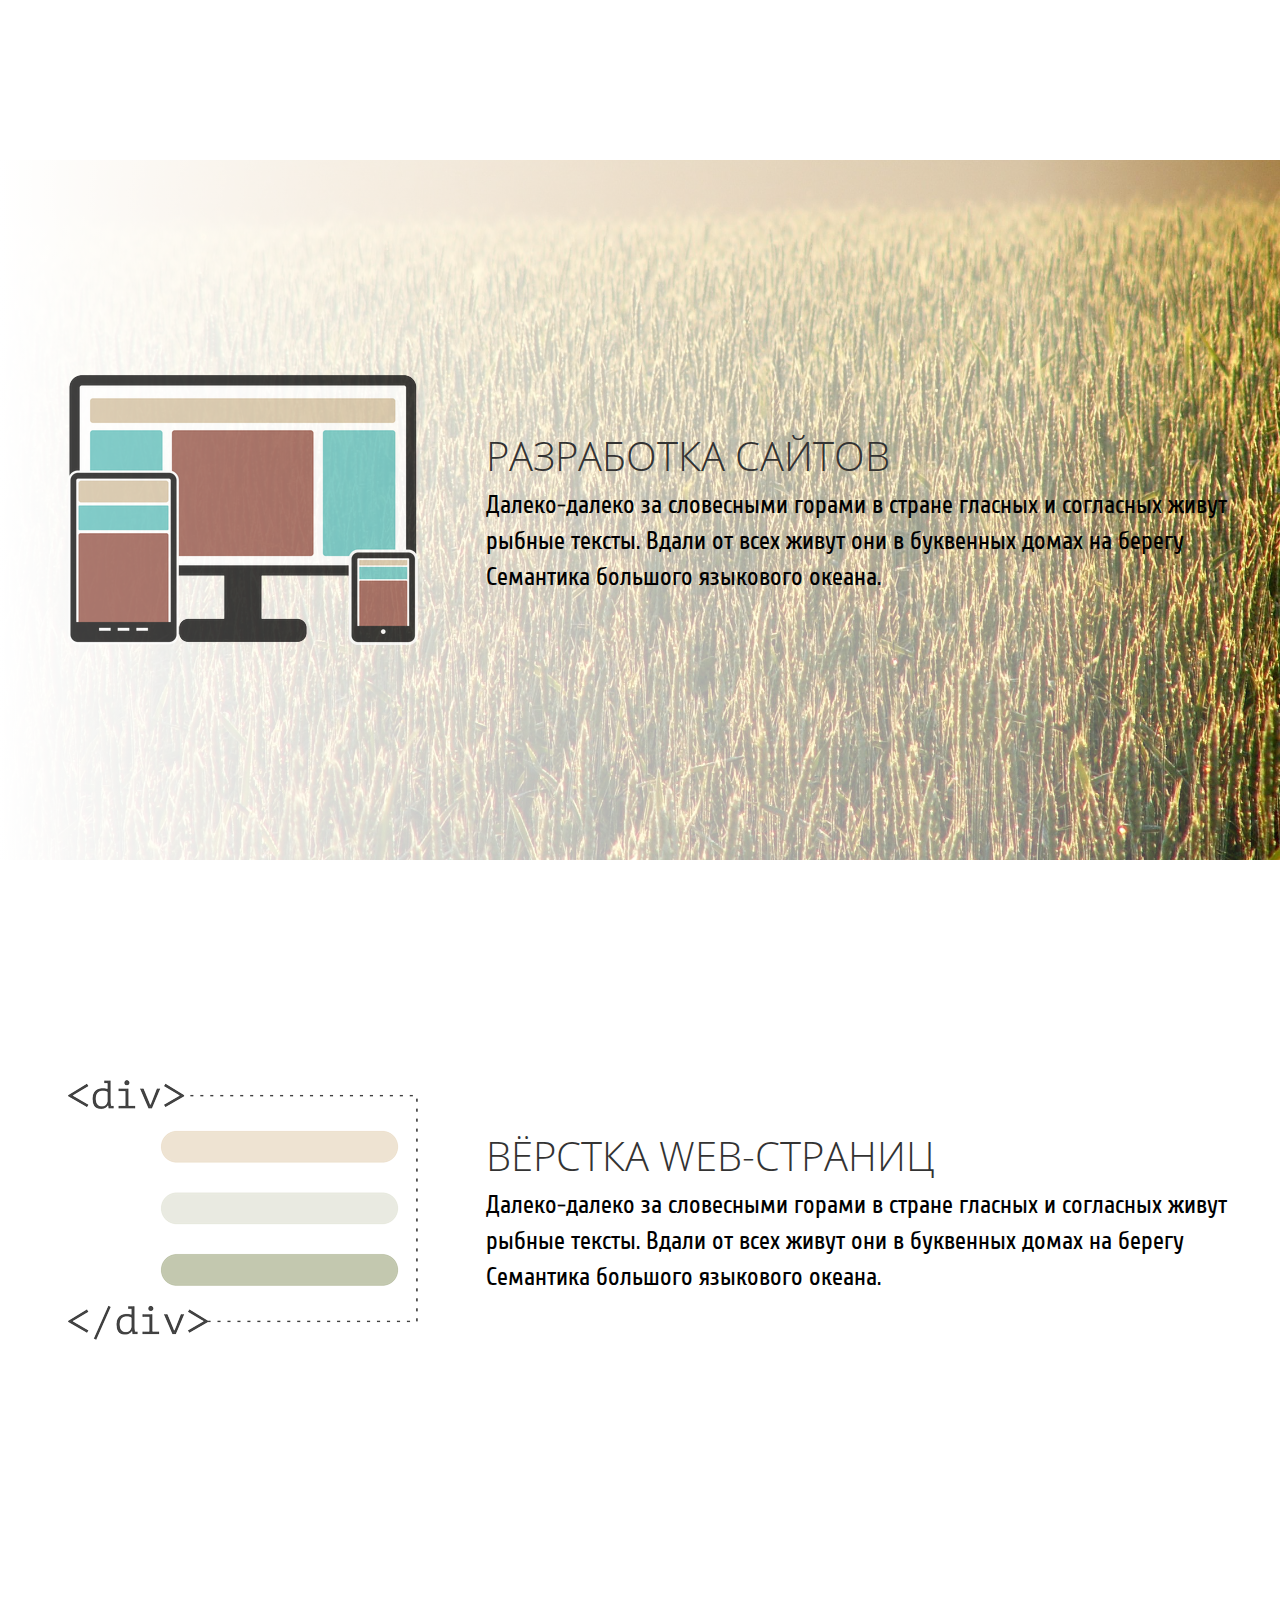
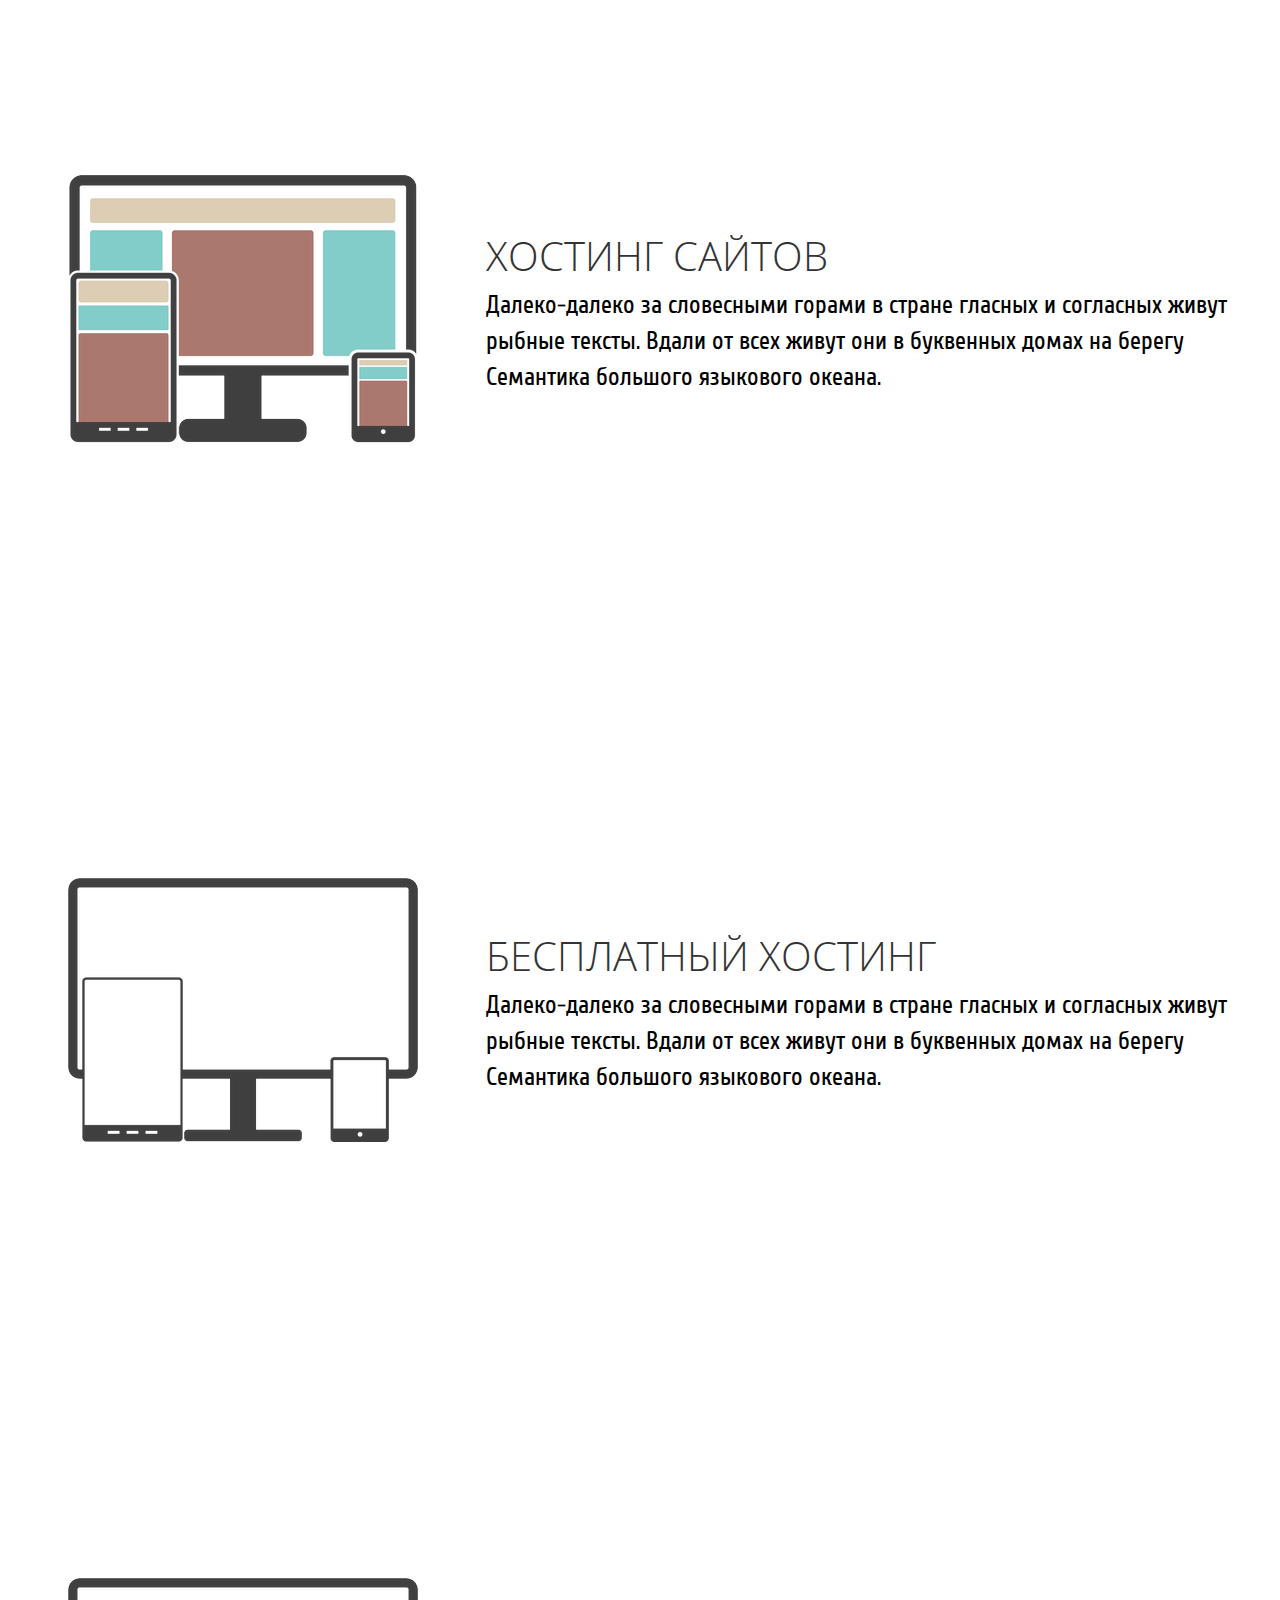
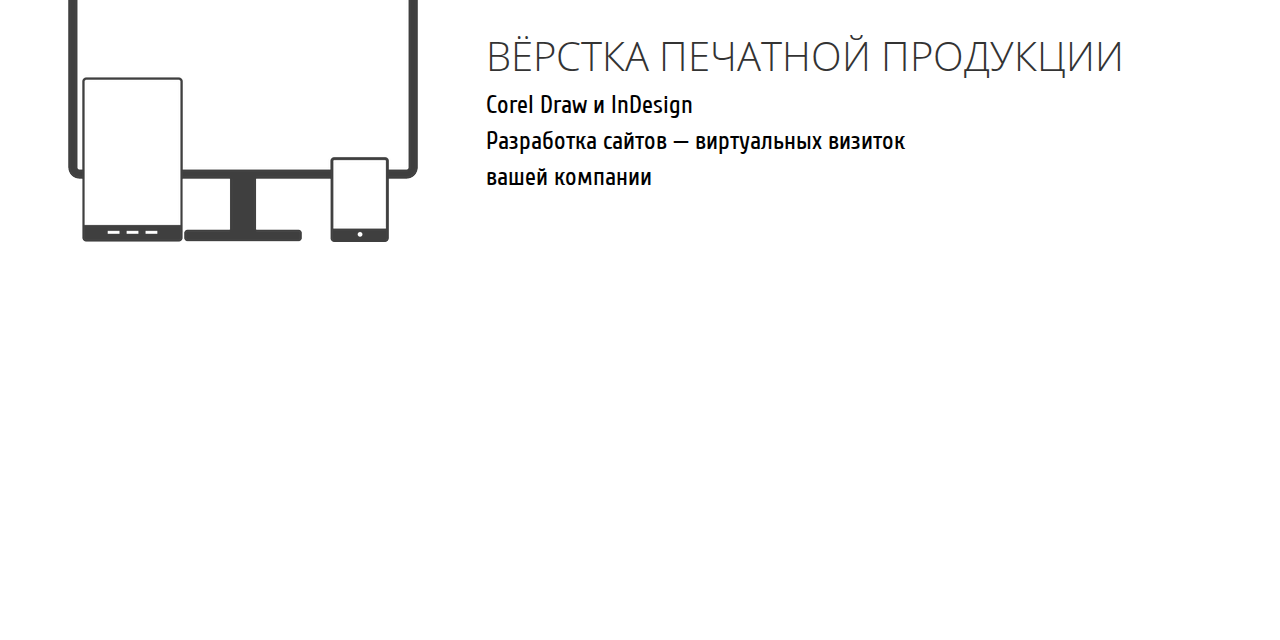
==== commit 0ca55753: "Картинки по центру. Вёрстка в DIV" ====
--- a/public_html/index.html
+++ b/public_html/index.html
@@ -22,8 +22,28 @@
                     <div class="content-item">
                         <table>
                             <tr>
+                                <td class="icon-container">
+                                    <img class="content-ico" src="pic/adaptive-color-2-350.png" />
+                                </td>
                                 <td>
-                                    <img class="content-ico" src="pic/adaptive-350.png" style="opacity: 0.75" />
+                                    <h1 class="item-title">
+                                        Разработка сайтов
+                                    </h1>
+                                    <p class="item-description">
+                                        Далеко-далеко за словесными горами в стране гласных и согласных живут рыбные тексты. Вдали от всех живут они в буквенных домах на берегу Семантика большого языкового океана.
+                                    </p>
+                                </td>
+                            </tr>
+                        </table>
+                    </div>
+                </div>
+                <div class="content">
+                    <div class="content-bg"></div>
+                    <div class="content-item">
+                        <table>
+                            <tr>
+                                <td class="icon-container">
+                                    <img class="content-ico" src="pic/makeup-color-350.png" />
                                 </td>
                                 <td>
                                     <h1 class="item-title">
@@ -43,14 +63,14 @@
                         <table>
                             <tr>
                                 <td>
-                                    <img class="content-ico" src="pic/makeup-350.png" style="opacity: 0.75" />
+                                    <img class="content-ico" src="pic/adaptive-color-2-350.png" />
                                 </td>
                                 <td>
                                     <h1 class="item-title">
-                                        Вёрстка web-страниц
+                                        Хостинг сайтов
                                     </h1>
                                     <p class="item-description">
-                                        Разработка сайтов &mdash; виртуальных визиток<br />вашей компании
+                                        Далеко-далеко за словесными горами в стране гласных и согласных живут рыбные тексты. Вдали от всех живут они в буквенных домах на берегу Семантика большого языкового океана.
                                     </p>
                                 </td>
                             </tr>
@@ -67,10 +87,10 @@
                                 </td>
                                 <td>
                                     <h1 class="item-title">
-                                        Вёрстка web-страниц
+                                        Бесплатный Хостинг
                                     </h1>
                                     <p class="item-description">
-                                        Разработка сайтов &mdash; виртуальных визиток<br />вашей компании
+                                        Далеко-далеко за словесными горами в стране гласных и согласных живут рыбные тексты. Вдали от всех живут они в буквенных домах на берегу Семантика большого языкового океана.
                                     </p>
                                 </td>
                             </tr>
@@ -87,29 +107,10 @@
                                 </td>
                                 <td>
                                     <h1 class="item-title">
-                                        Вёрстка web-страниц
+                                        Вёрстка печатной продукции
                                     </h1>
                                     <p class="item-description">
-                                        Разработка сайтов &mdash; виртуальных визиток<br />вашей компании
-                                    </p>
-                                </td>
-                            </tr>
-                        </table>
-                    </div>
-                </div>
-                <div class="content">
-                    <div class="content-bg"></div>
-                    <div class="content-item">
-                        <table>
-                            <tr>
-                                <td>
-                                    <img class="content-ico" src="pic/adaptive-350.png" />
-                                </td>
-                                <td>
-                                    <h1 class="item-title">
-                                        Вёрстка web-страниц
-                                    </h1>
-                                    <p class="item-description">
+                                        Corel Draw и InDesign<br />
                                         Разработка сайтов &mdash; виртуальных визиток<br />вашей компании
                                     </p>
                                 </td>
@@ -120,4 +121,4 @@
             </div>
         </div>
     </body>
-</html>
+</html>--- a/public_html/css/main.css
+++ b/public_html/css/main.css
@@ -90,25 +90,19 @@
         left: 0px;
         right: 0px;
     }
+
     .content{
         position: relative;
         width: 100%;
-        height: 540px;
+        height: 700px;
         cursor: default;
         border: none;
         background-repeat: no-repeat;
         background-attachment: fixed;
         background-size: cover;
-    }
-    .content{
-        position: relative;
-        width: 100%;
-        height: 540px;
-        cursor: default;
-        border: none;
-        background-repeat: no-repeat;
-        background-attachment: fixed;
-        background-size: cover;
+        /*        transform-origin: right top 0px;
+                transform: skewY(-5deg);*/
+        background-color: rgba(255, 255, 255, 1);
     }
     .content-bg{
         position: absolute;
@@ -116,8 +110,27 @@
         padding: 0px;
         height: 100%;
         width: 100%;
-        /*background-color: rgba(221, 231, 233, 0.62)*/
-        background-color: rgba(255, 255, 255, 0.62)
+        top: 0px;
+        /*background-color: rgba(255, 255, 255, 0.62);*/
+        background-image: linear-gradient(90deg,
+/*            rgba(255, 255, 255, 0.0) 0%,
+            rgba(255, 255, 255, 0.0) 38%,*/
+            rgba(255, 255, 255, 1.0) 0%,
+            rgba(255, 255, 255, 0.5) 80%,
+            rgba(255, 255, 255, 0.0) 100%);
+    }
+    .content:nth-child(2n) > .content-bg{
+        background-color: rgba(18, 131, 79, 0.38);
+        background-color: rgba(255, 255, 255, 1);
+    }
+    .content:nth-child(1){
+        background-image: url(../pic/pict3930_high_contrast.jpg);
+    }
+    .content:nth-child(3){
+        background-image: url(../pic/pict4019.jpg);
+    }
+    .content:nth-child(5){
+        background-image: url(../pic/pict4271.jpg);
     }
     .content-ico{
         opacity: 0.75;
@@ -129,39 +142,32 @@
         padding: 0px;
         height: auto;
         width: 100%;
-        color: rgb(22, 39, 155);
         background-color: transparent;
     }
     .content-item > table{
         width: 100%;
-        /*border: 1px solid #000;*/
     }
-    .content-item > table td:nth-child(2n+1){
-        width: 32%;
+    .content-item > table td:nth-child(1){
+        width: 38%;
         text-align: center;
     }
-    .content:nth-child(1){
-        background-image: url(../pic/pict3930_high_contrast.jpg);
-    }
-    .content:nth-child(3){
-        background-image: url(../pic/pict4019.jpg);
-    }
-    .content:nth-child(5){
-        background-image: url(../pic/pict4271.jpg);
-    }
     .item-title{
+        text-align: left;
         text-transform: uppercase;
         font-family: 'Open Sans Light', 'Open Sans','Cuprum';
-        font-size: 50px;
+        font-size: 40px;
         font-weight: normal;
+        color: #333;
     }
     .item-description{
+        text-align: left;
         font-size: 25px;
         /*font-family: 'Noto Serif';*/
         font-family: 'Cuprum';
         /*font-family: 'PT Serif';*/
         /*font-family: 'Open Sans';*/
         /*font-family: 'Playfair Display';*/
+        color: #000;
     }
 }
 @media screen and (max-width: 860px){
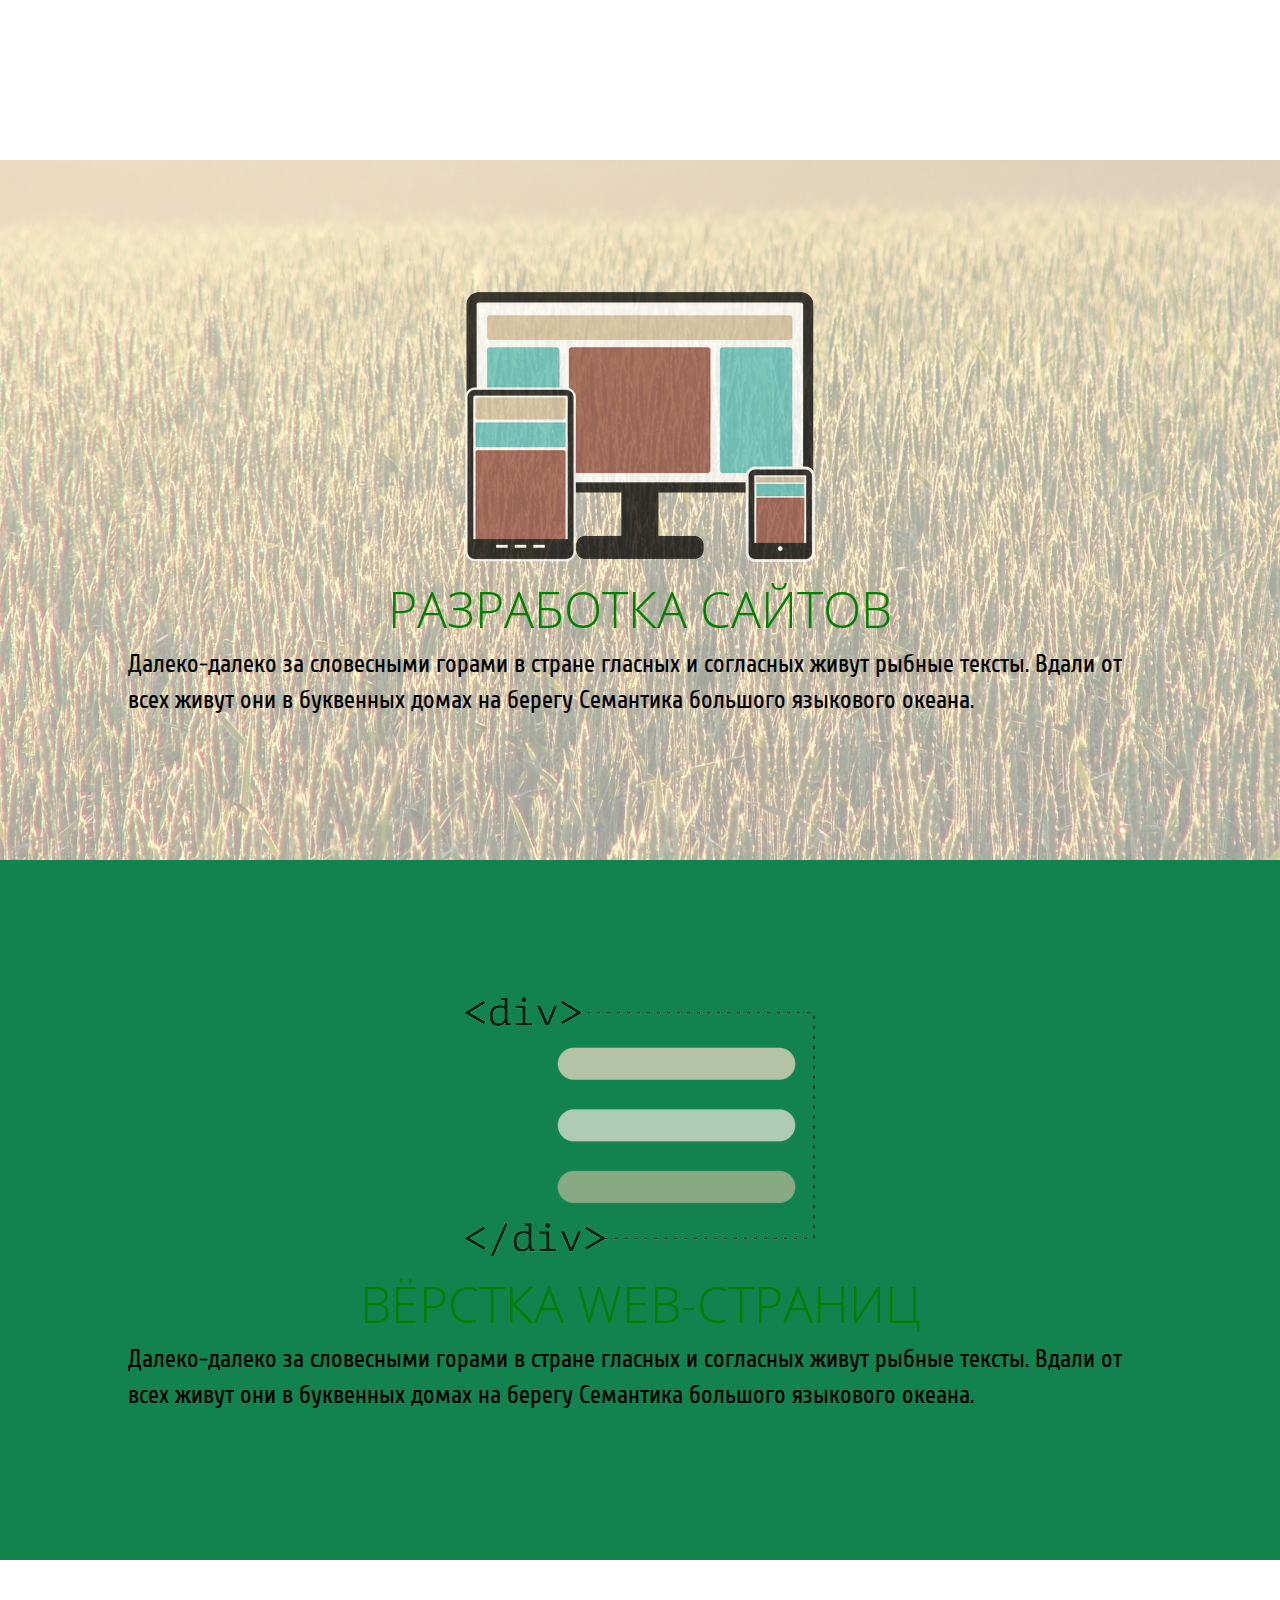
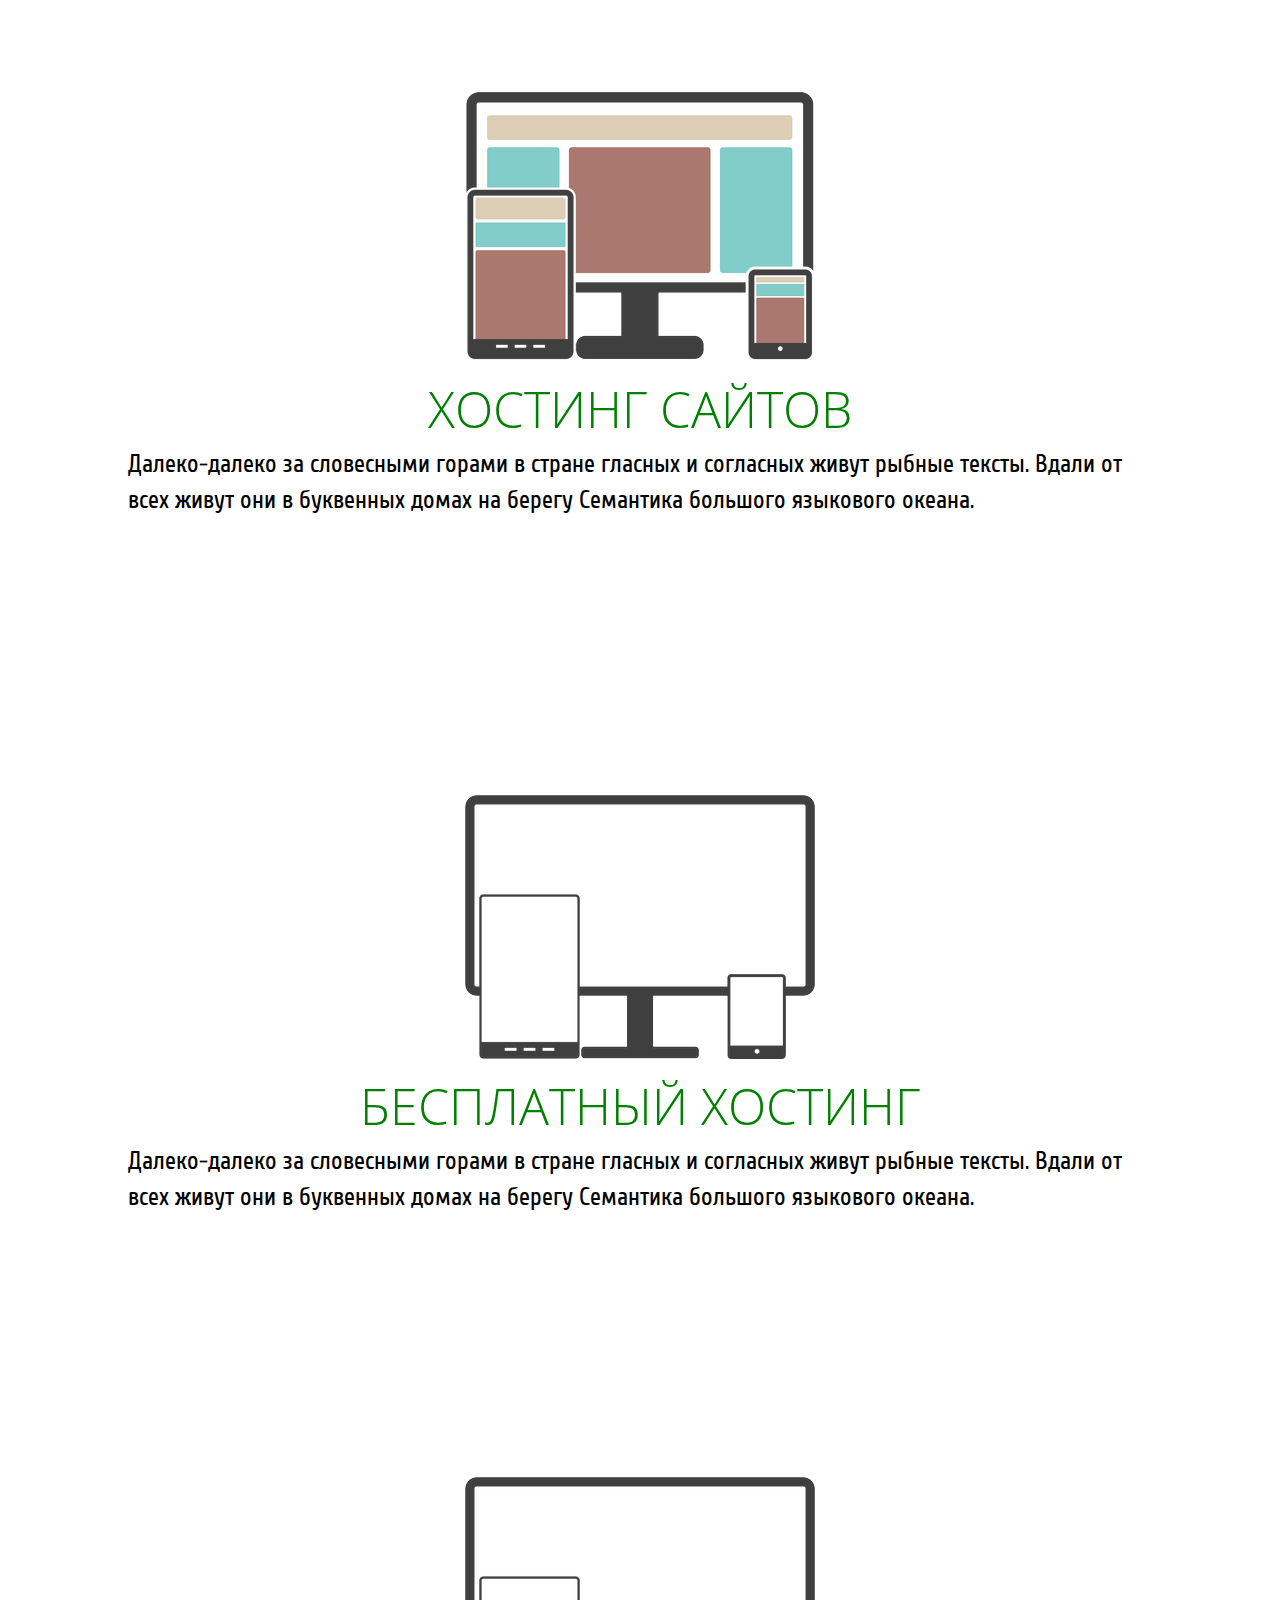
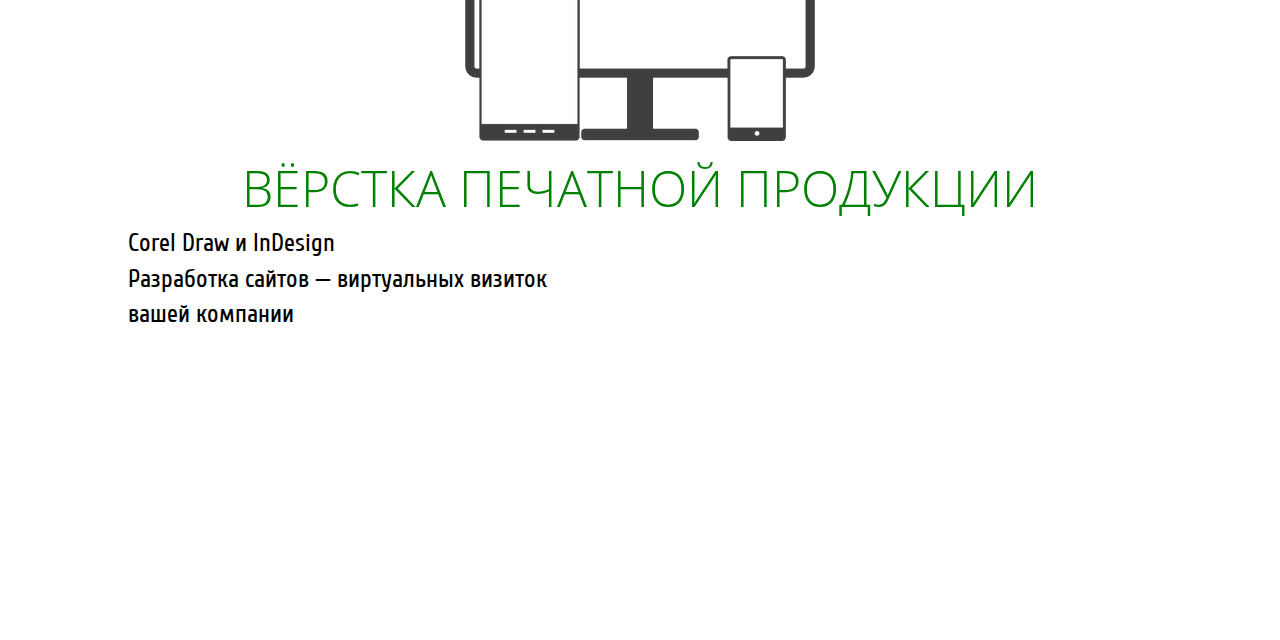
==== commit 07f1101b: "Картинки по центру. Вёрстка в DIV" ====
--- a/public_html/index.html
+++ b/public_html/index.html
@@ -19,103 +19,67 @@
             <div class="wrapper-content">
                 <div class="content">
                     <div class="content-bg"></div>
-                    <div class="content-item">
-                        <table>
-                            <tr>
-                                <td class="icon-container">
-                                    <img class="content-ico" src="pic/adaptive-color-2-350.png" />
-                                </td>
-                                <td>
-                                    <h1 class="item-title">
-                                        Разработка сайтов
-                                    </h1>
-                                    <p class="item-description">
-                                        Далеко-далеко за словесными горами в стране гласных и согласных живут рыбные тексты. Вдали от всех живут они в буквенных домах на берегу Семантика большого языкового океана.
-                                    </p>
-                                </td>
-                            </tr>
-                        </table>
+                    <div class="content-item development">
+                        <div class="icon-container">
+                            <img class="content-ico" src="pic/adaptive-color-2-350.png" />
+                        </div>
+                        <h1 class="item-title">
+                            Разработка сайтов
+                        </h1>
+                        <p class="item-description">
+                            Далеко-далеко за словесными горами в стране гласных и согласных живут рыбные тексты. Вдали от всех живут они в буквенных домах на берегу Семантика большого языкового океана.
+                        </p>
                     </div>
                 </div>
                 <div class="content">
                     <div class="content-bg"></div>
-                    <div class="content-item">
-                        <table>
-                            <tr>
-                                <td class="icon-container">
-                                    <img class="content-ico" src="pic/makeup-color-350.png" />
-                                </td>
-                                <td>
-                                    <h1 class="item-title">
-                                        Вёрстка web-страниц
-                                    </h1>
-                                    <p class="item-description">
-                                        Далеко-далеко за словесными горами в стране гласных и согласных живут рыбные тексты. Вдали от всех живут они в буквенных домах на берегу Семантика большого языкового океана.
-                                    </p>
-                                </td>
-                            </tr>
-                        </table>
+                    <div class="content-item makeup">
+                        <div class="icon-container">
+                            <img class="content-ico" src="pic/makeup-color-350.png" />
+                            <h1 class="item-title">
+                                Вёрстка web-страниц
+                            </h1>
+                            <p class="item-description">
+                                Далеко-далеко за словесными горами в стране гласных и согласных живут рыбные тексты. Вдали от всех живут они в буквенных домах на берегу Семантика большого языкового океана.
+                            </p>
+                        </div>
                     </div>
                 </div>
                 <div class="content">
                     <div class="content-bg"></div>
-                    <div class="content-item">
-                        <table>
-                            <tr>
-                                <td>
-                                    <img class="content-ico" src="pic/adaptive-color-2-350.png" />
-                                </td>
-                                <td>
-                                    <h1 class="item-title">
-                                        Хостинг сайтов
-                                    </h1>
-                                    <p class="item-description">
-                                        Далеко-далеко за словесными горами в стране гласных и согласных живут рыбные тексты. Вдали от всех живут они в буквенных домах на берегу Семантика большого языкового океана.
-                                    </p>
-                                </td>
-                            </tr>
-                        </table>
+                    <div class="content-item  hosting">
+                        <img class="content-ico" src="pic/adaptive-color-2-350.png" />
+                        <h1 class="item-title">
+                            Хостинг сайтов
+                        </h1>
+                        <p class="item-description">
+                            Далеко-далеко за словесными горами в стране гласных и согласных живут рыбные тексты. Вдали от всех живут они в буквенных домах на берегу Семантика большого языкового океана.
+                        </p>
                     </div>
                 </div>
                 <div class="content">
                     <div class="content-bg"></div>
-                    <div class="content-item">
-                        <table>
-                            <tr>
-                                <td>
-                                    <img class="content-ico" src="pic/adaptive-350.png" />
-                                </td>
-                                <td>
-                                    <h1 class="item-title">
-                                        Бесплатный Хостинг
-                                    </h1>
-                                    <p class="item-description">
-                                        Далеко-далеко за словесными горами в стране гласных и согласных живут рыбные тексты. Вдали от всех живут они в буквенных домах на берегу Семантика большого языкового океана.
-                                    </p>
-                                </td>
-                            </tr>
-                        </table>
+                    <div class="content-item free-hosting">
+                        <img class="content-ico" src="pic/adaptive-350.png" />
+                        <h1 class="item-title">
+                            Бесплатный Хостинг
+                        </h1>
+                        <p class="item-description">
+                            Далеко-далеко за словесными горами в стране гласных и согласных живут рыбные тексты. Вдали от всех живут они в буквенных домах на берегу Семантика большого языкового океана.
+                        </p>
                     </div>
                 </div>
                 <div class="content">
                     <div class="content-bg"></div>
-                    <div class="content-item">
-                        <table>
-                            <tr>
-                                <td>
-                                    <img class="content-ico" src="pic/adaptive-350.png" />
-                                </td>
-                                <td>
-                                    <h1 class="item-title">
-                                        Вёрстка печатной продукции
-                                    </h1>
-                                    <p class="item-description">
-                                        Corel Draw и InDesign<br />
-                                        Разработка сайтов &mdash; виртуальных визиток<br />вашей компании
-                                    </p>
-                                </td>
-                            </tr>
-                        </table>
+                    <div class="content-item print-design">
+                        <img class="content-ico" src="pic/adaptive-350.png" />
+                        <h1 class="item-title">
+                            Вёрстка печатной продукции
+                        </h1>
+                        <p class="item-description">
+                            Corel Draw и InDesign<br />
+                            Разработка сайтов &mdash; виртуальных визиток<br />вашей компании
+                        </p>
                     </div>
                 </div>
             </div>
--- a/public_html/css/main.css
+++ b/public_html/css/main.css
@@ -111,20 +111,26 @@
         height: 100%;
         width: 100%;
         top: 0px;
-        /*background-color: rgba(255, 255, 255, 0.62);*/
-        background-image: linear-gradient(90deg,
-/*            rgba(255, 255, 255, 0.0) 0%,
-            rgba(255, 255, 255, 0.0) 38%,*/
-            rgba(255, 255, 255, 1.0) 0%,
-            rgba(255, 255, 255, 0.5) 80%,
-            rgba(255, 255, 255, 0.0) 100%);
+        background-color: rgba(255, 255, 255, 0.62);
+    }
+    .content:nth-child(2n+1) > .content-bg{
+/*        background-image: linear-gradient(90deg,
+            rgba(255, 255, 255, 0.38) 0%,
+            rgba(255, 255, 255, 1.0) 38%,
+            rgba(255, 255, 255, 0.38) 100%);*/
     }
     .content:nth-child(2n) > .content-bg{
         background-color: rgba(18, 131, 79, 0.38);
         background-color: rgba(255, 255, 255, 1);
     }
+    .content:nth-child(2) > .content-bg{
+        background-color: #12834F;
+    }
     .content:nth-child(1){
         background-image: url(../pic/pict3930_high_contrast.jpg);
+    }
+    .content:nth-child(1) > .content-bg{
+        /*background-color: rgba(255, 255, 255, 0.38);*/
     }
     .content:nth-child(3){
         background-image: url(../pic/pict4019.jpg);
@@ -143,6 +149,7 @@
         height: auto;
         width: 100%;
         background-color: transparent;
+        text-align: center;
     }
     .content-item > table{
         width: 100%;
@@ -151,15 +158,19 @@
         width: 38%;
         text-align: center;
     }
+    .icon-container{
+    }
     .item-title{
-        text-align: left;
+        text-align: center;
         text-transform: uppercase;
         font-family: 'Open Sans Light', 'Open Sans','Cuprum';
-        font-size: 40px;
+        font-size: 50px;
         font-weight: normal;
-        color: #333;
+        color: #008000;
     }
     .item-description{
+        padding-left: 10%;
+        padding-right: 10%;
         text-align: left;
         font-size: 25px;
         /*font-family: 'Noto Serif';*/
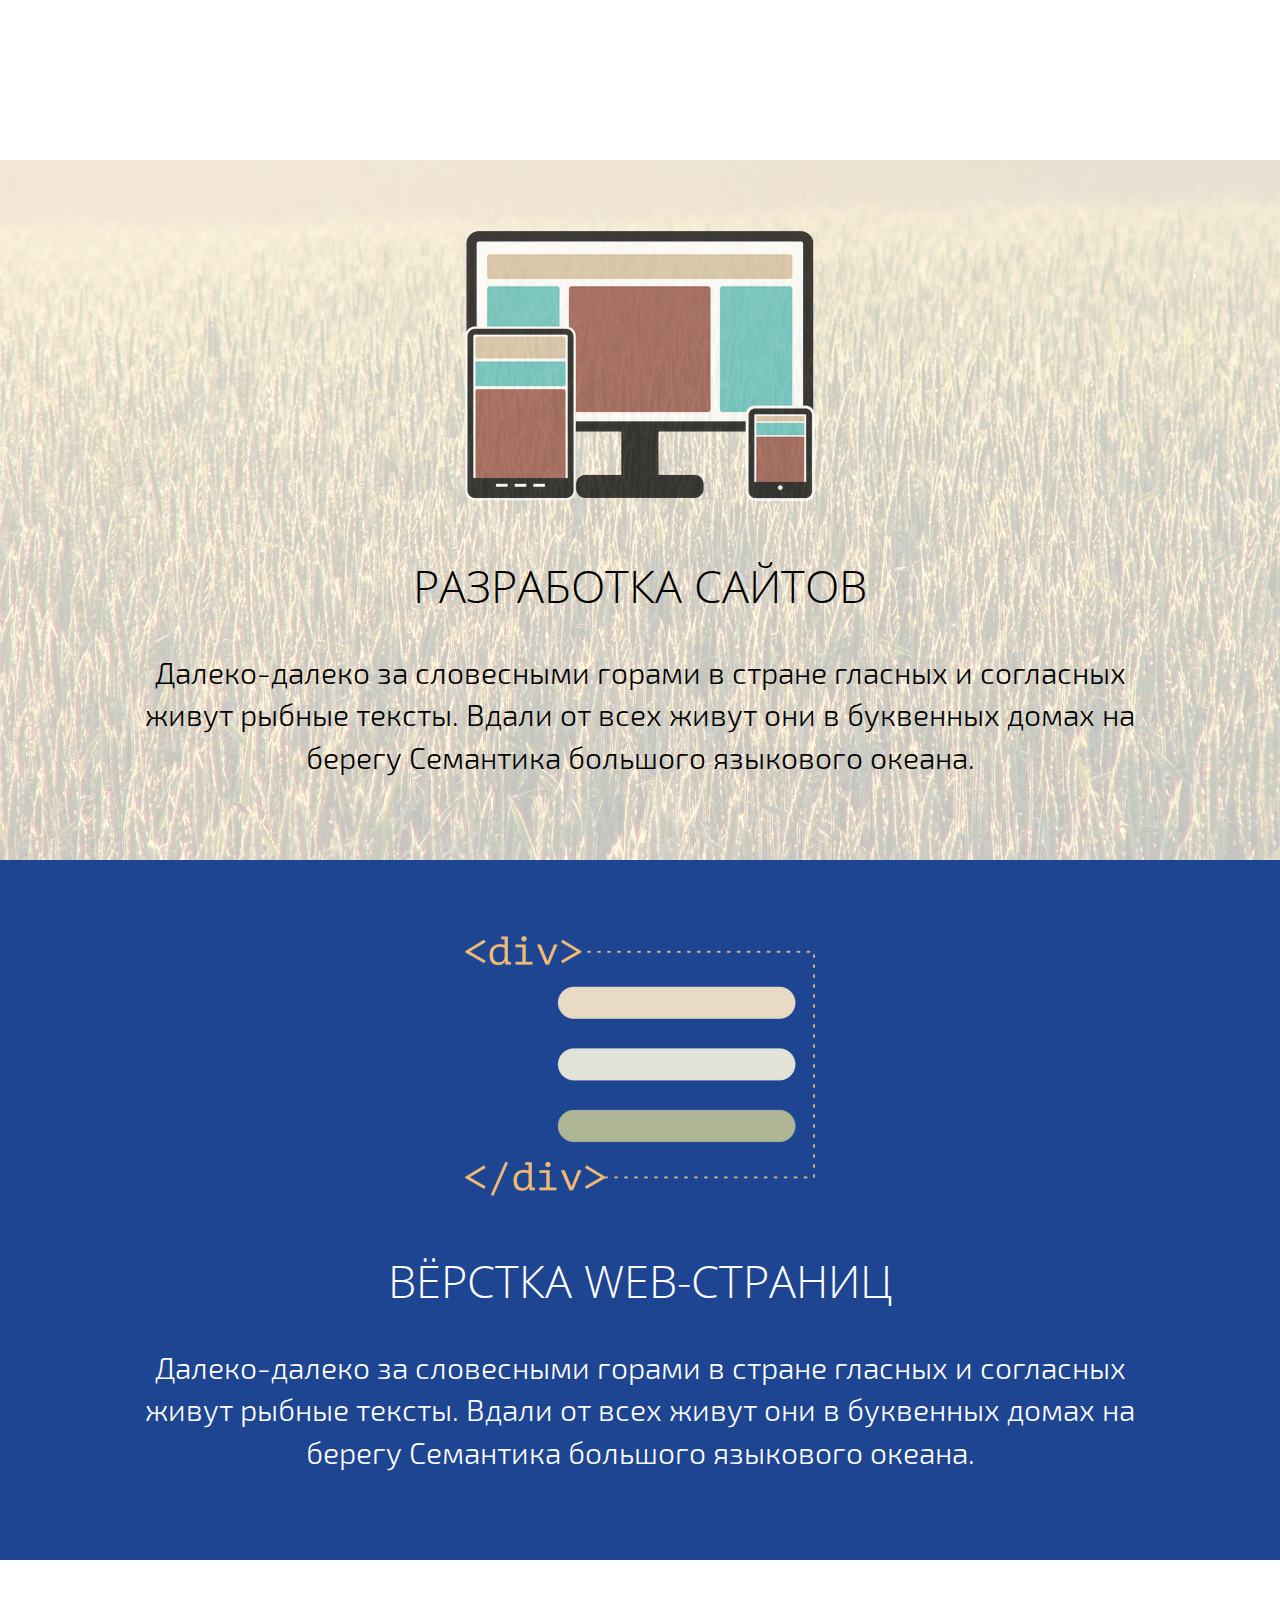
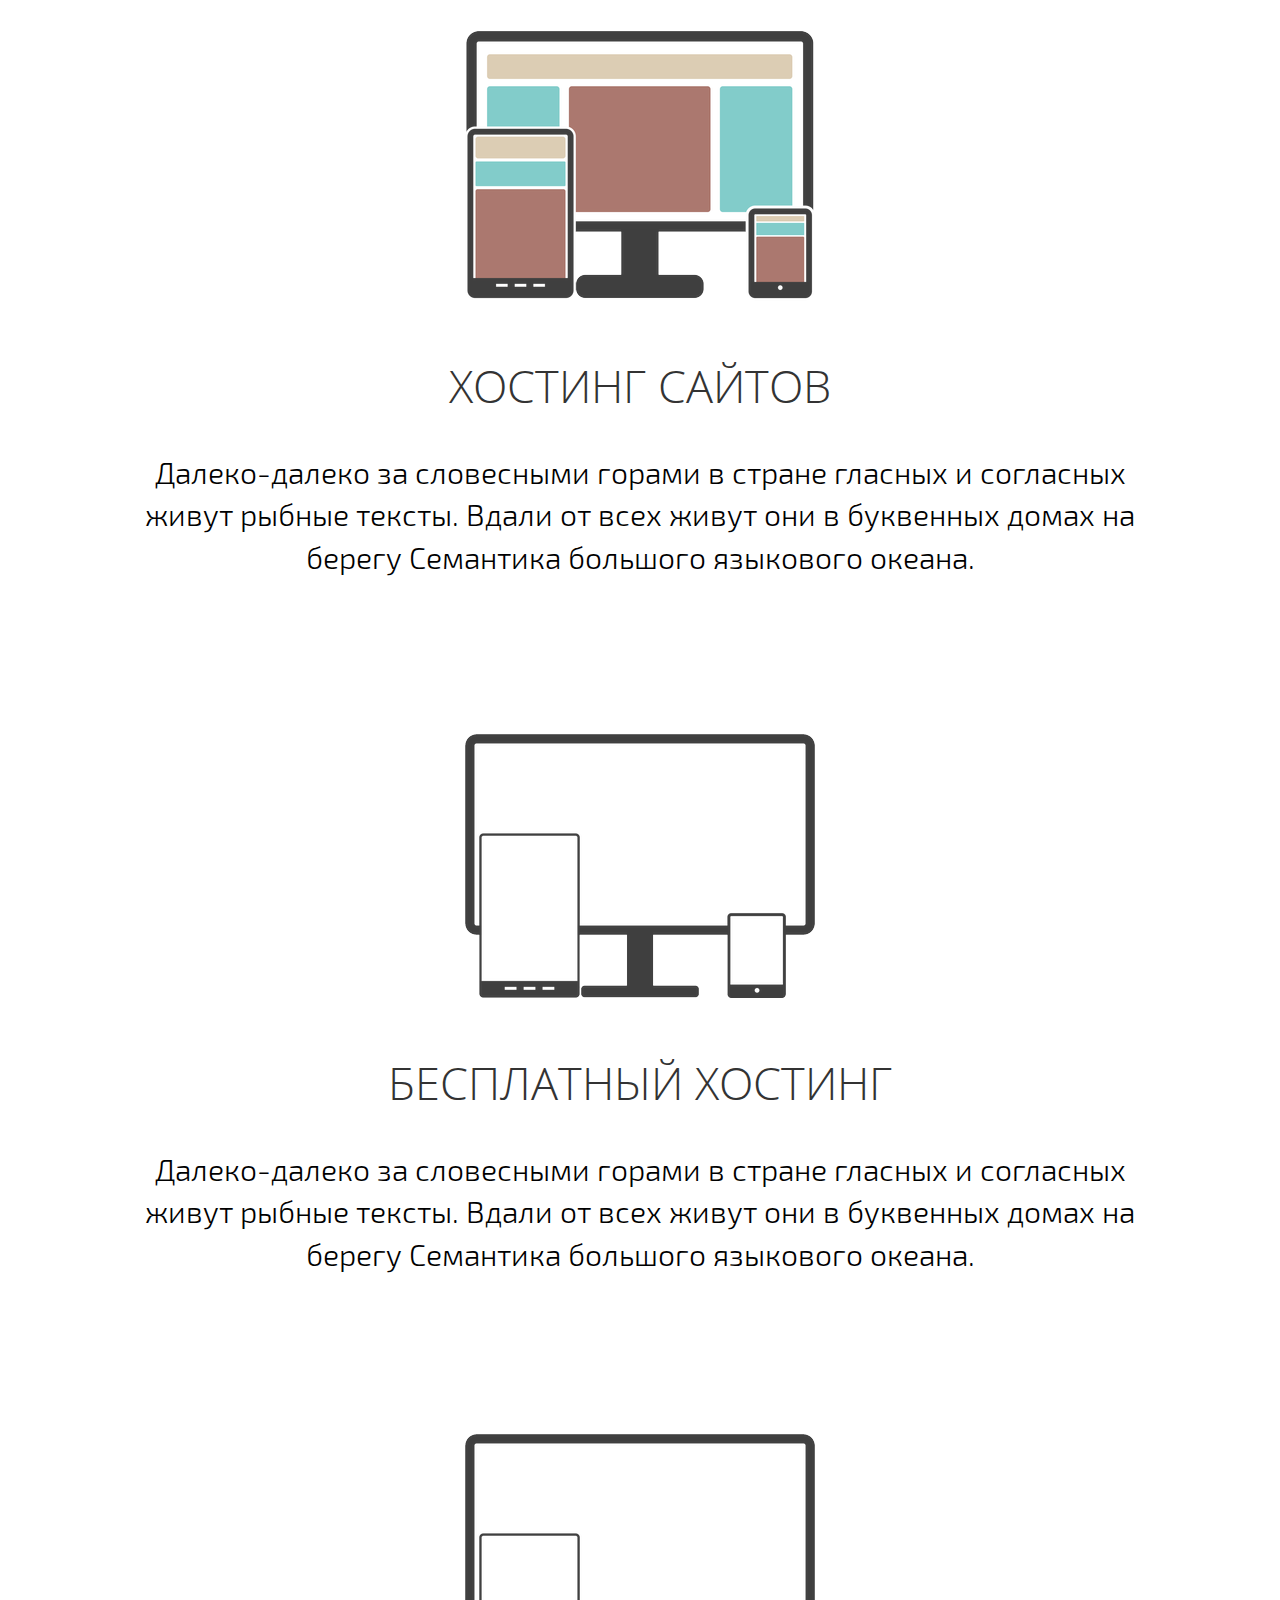
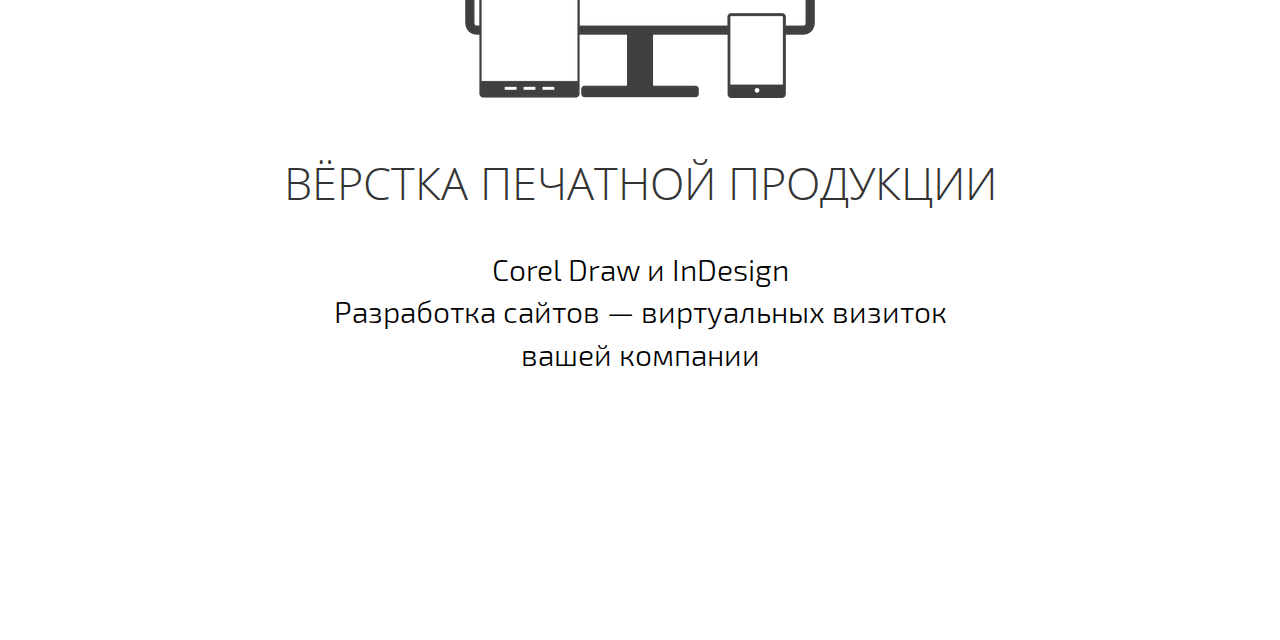
==== commit f44b4bd2: "15072015-2028" ====
--- a/public_html/index.html
+++ b/public_html/index.html
@@ -20,9 +20,7 @@
                 <div class="content">
                     <div class="content-bg"></div>
                     <div class="content-item development">
-                        <div class="icon-container">
-                            <img class="content-ico" src="pic/adaptive-color-2-350.png" />
-                        </div>
+                        <img class="content-ico" src="pic/adaptive-color-2-350.png" />
                         <h1 class="item-title">
                             Разработка сайтов
                         </h1>
@@ -33,16 +31,14 @@
                 </div>
                 <div class="content">
                     <div class="content-bg"></div>
-                    <div class="content-item makeup">
-                        <div class="icon-container">
-                            <img class="content-ico" src="pic/makeup-color-350.png" />
-                            <h1 class="item-title">
-                                Вёрстка web-страниц
-                            </h1>
-                            <p class="item-description">
-                                Далеко-далеко за словесными горами в стране гласных и согласных живут рыбные тексты. Вдали от всех живут они в буквенных домах на берегу Семантика большого языкового океана.
-                            </p>
-                        </div>
+                    <div class="content-item layout-web">
+                        <img class="content-ico" src="pic/layout-web-01-350.png" />
+                        <h1 class="item-title">
+                            Вёрстка web-страниц
+                        </h1>
+                        <p class="item-description">
+                            Далеко-далеко за словесными горами в стране гласных и согласных живут рыбные тексты. Вдали от всех живут они в буквенных домах на берегу Семантика большого языкового океана.
+                        </p>
                     </div>
                 </div>
                 <div class="content">
@@ -71,7 +67,7 @@
                 </div>
                 <div class="content">
                     <div class="content-bg"></div>
-                    <div class="content-item print-design">
+                    <div class="content-item layout-print">
                         <img class="content-ico" src="pic/adaptive-350.png" />
                         <h1 class="item-title">
                             Вёрстка печатной продукции
--- a/public_html/css/main.css
+++ b/public_html/css/main.css
@@ -100,8 +100,6 @@
         background-repeat: no-repeat;
         background-attachment: fixed;
         background-size: cover;
-        /*        transform-origin: right top 0px;
-                transform: skewY(-5deg);*/
         background-color: rgba(255, 255, 255, 1);
     }
     .content-bg{
@@ -111,26 +109,20 @@
         height: 100%;
         width: 100%;
         top: 0px;
-        background-color: rgba(255, 255, 255, 0.62);
-    }
-    .content:nth-child(2n+1) > .content-bg{
-/*        background-image: linear-gradient(90deg,
-            rgba(255, 255, 255, 0.38) 0%,
-            rgba(255, 255, 255, 1.0) 38%,
-            rgba(255, 255, 255, 0.38) 100%);*/
-    }
-    .content:nth-child(2n) > .content-bg{
-        background-color: rgba(18, 131, 79, 0.38);
-        background-color: rgba(255, 255, 255, 1);
-    }
-    .content:nth-child(2) > .content-bg{
-        background-color: #12834F;
-    }
+    }
+
     .content:nth-child(1){
         background-image: url(../pic/pict3930_high_contrast.jpg);
-    }
+    }    
     .content:nth-child(1) > .content-bg{
-        /*background-color: rgba(255, 255, 255, 0.38);*/
+        background-image: 
+            linear-gradient(180deg,
+            rgba(255, 255, 255, 0.75) 0%,
+            rgba(255, 255, 255, 0.75) 100%);
+
+    }    
+    .content:nth-child(2) > .content-bg{
+        background-color: #1E4592;
     }
     .content:nth-child(3){
         background-image: url(../pic/pict4019.jpg);
@@ -151,35 +143,50 @@
         background-color: transparent;
         text-align: center;
     }
-    .content-item > table{
-        width: 100%;
-    }
-    .content-item > table td:nth-child(1){
-        width: 38%;
-        text-align: center;
-    }
-    .icon-container{
-    }
+
     .item-title{
         text-align: center;
         text-transform: uppercase;
         font-family: 'Open Sans Light', 'Open Sans','Cuprum';
-        font-size: 50px;
+        font-size: 45px;
         font-weight: normal;
-        color: #008000;
+        margin-top: 60px;
+        margin-bottom: 40px;
     }
     .item-description{
         padding-left: 10%;
         padding-right: 10%;
-        text-align: left;
-        font-size: 25px;
+        text-align: center;
+        font-size: 30px;
         /*font-family: 'Noto Serif';*/
-        font-family: 'Cuprum';
+        /*font-family: 'Cuprum';*/
         /*font-family: 'PT Serif';*/
         /*font-family: 'Open Sans';*/
         /*font-family: 'Playfair Display';*/
+        /*font-family: 'Verdana';*/
+        /*font-family: 'Exo2';*/
+        font-family: 'Exo2 Light';
         color: #000;
     }
+    .development > .item-title,
+    .development > .item-description
+    {
+        color: rgb(22, 39, 155);
+        color: rgb(0, 0, 0);
+    }
+    .development > .content-ico{
+        opacity: 0.75;
+    }
+
+    .layout-web > .item-title,
+    .layout-web > .item-description
+    {
+        color: #FFF;
+    }
+    .layout-web > .content-ico{
+        opacity: 1.0;
+    }
+
 }
 @media screen and (max-width: 860px){
     .alef{
